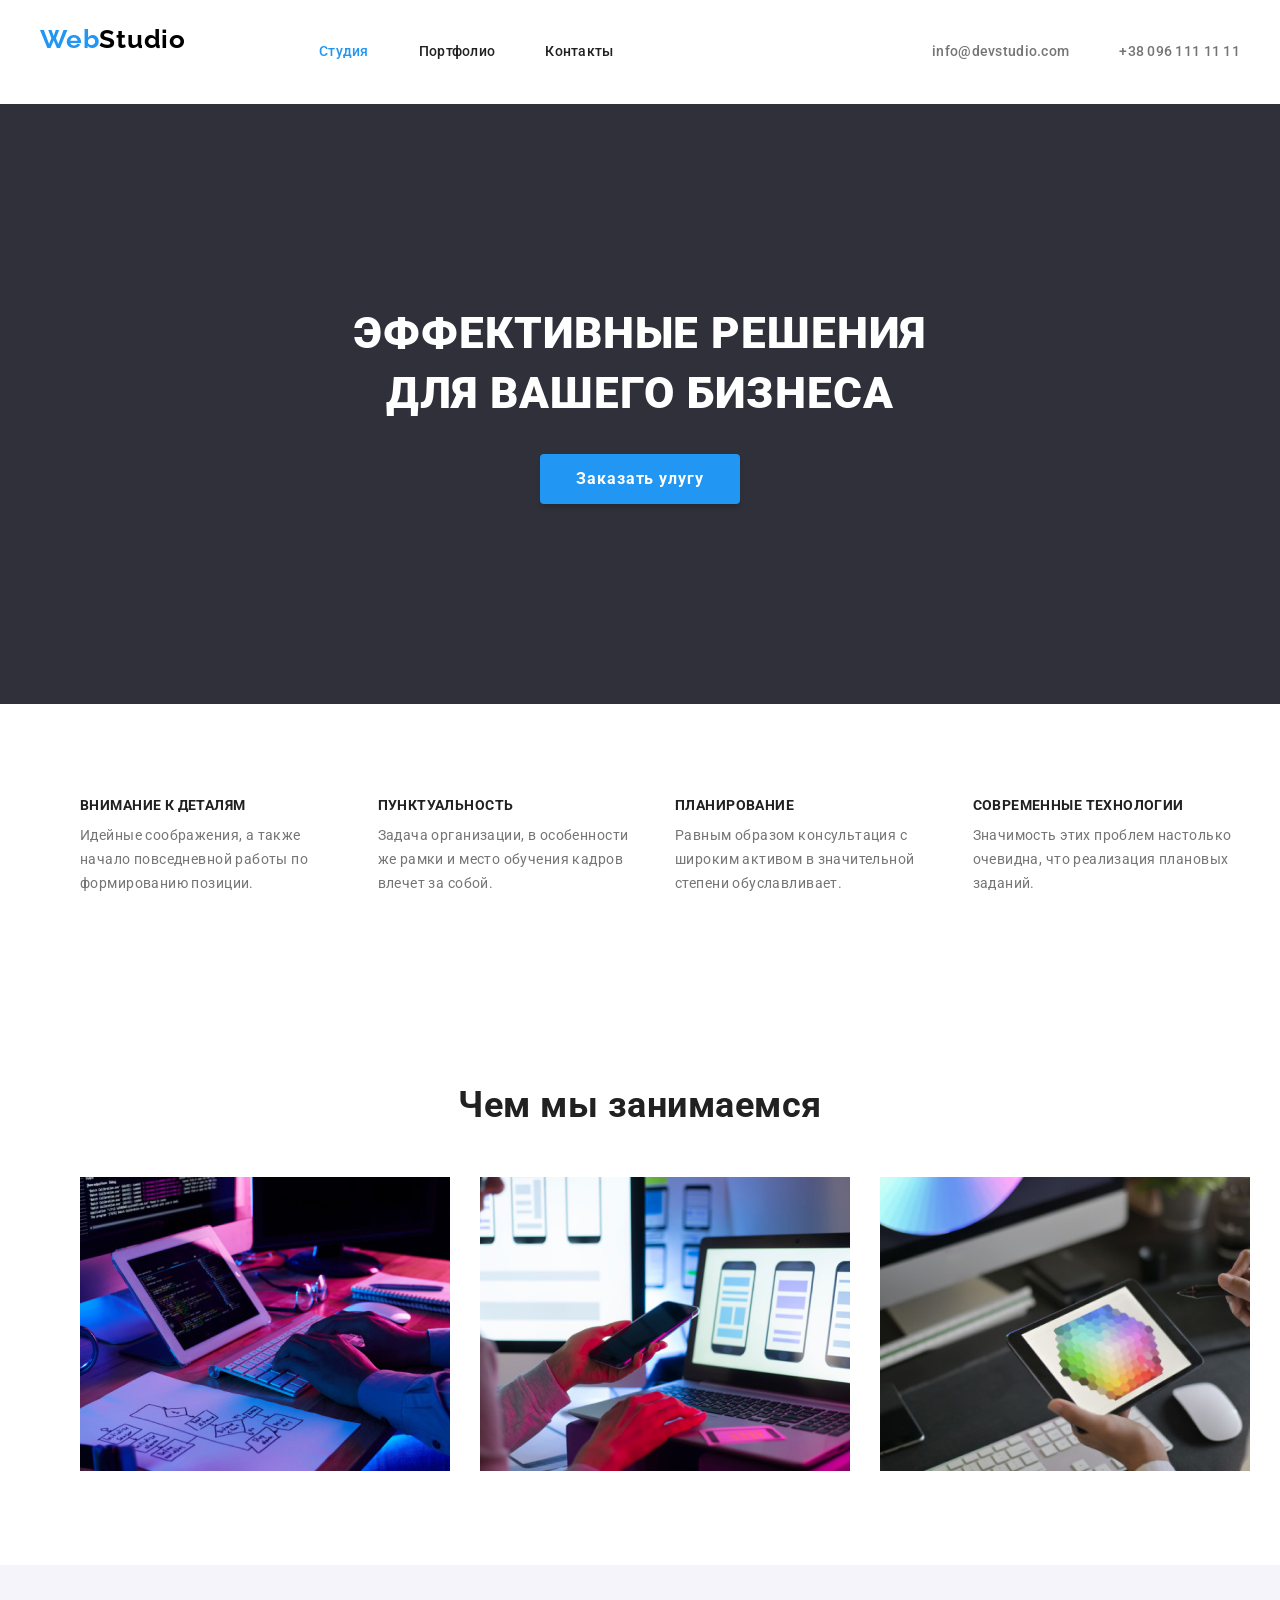
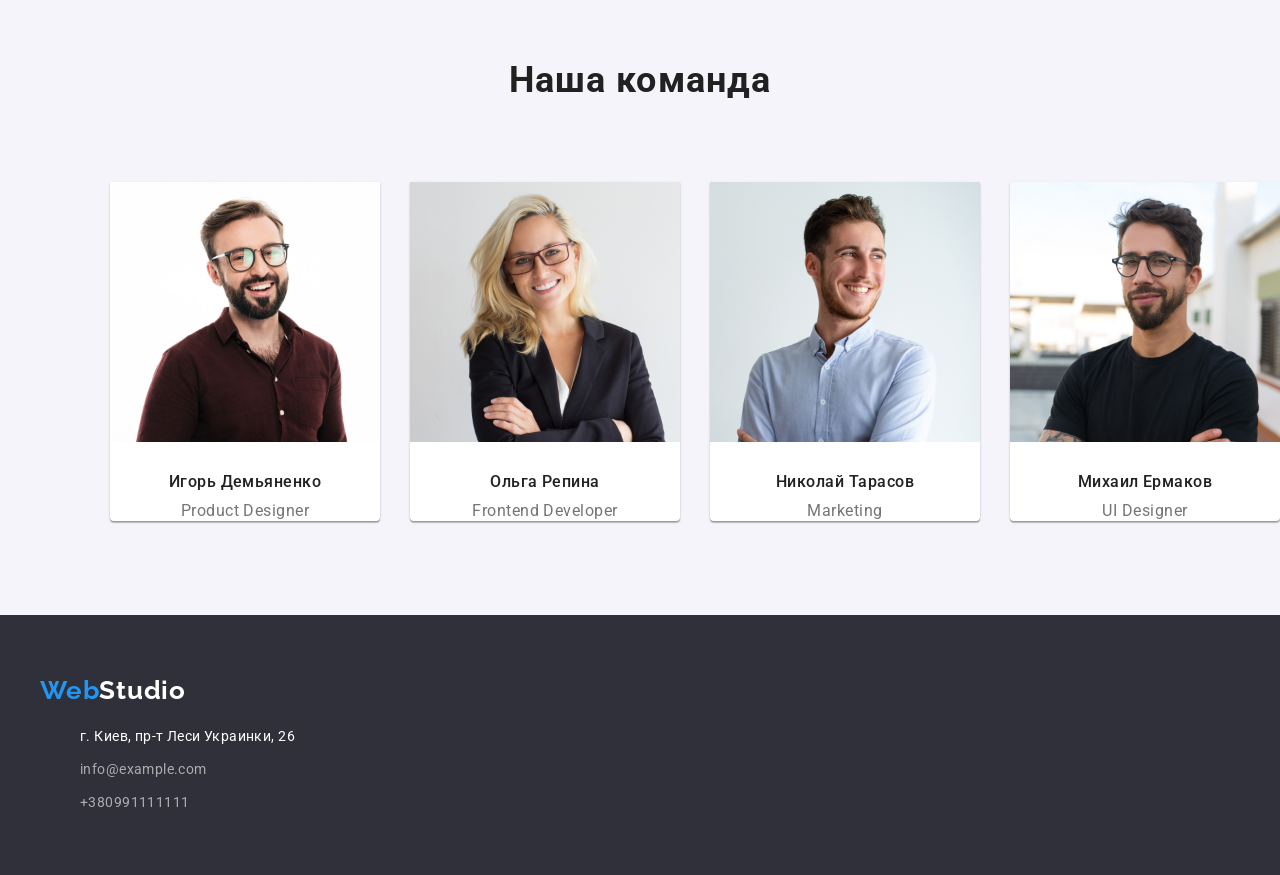
==== index.html @ 39bbb41f "add 3d homework" ====
<!DOCTYPE html>
<html lang="ru">
<head>
    <meta charset="UTF-8">
    <meta http-equiv="X-UA-Compatible" content="IE=edge">
    <meta name="viewport" content="width=device-width, initial-scale=1.0">
    <title>Document</title>
    <link href="https://fonts.googleapis.com/css2?family=Raleway:wght@700&family=Roboto:wght@400;500;700;900&display=swap" rel="stylesheet">
    <link rel="stylesheet" href="https://cdnjs.cloudflare.com/ajax/libs/modern-normalize/1.1.0/modern-normalize.min.css" integrity="sha512-wpPYUAdjBVSE4KJnH1VR1HeZfpl1ub8YT/NKx4PuQ5NmX2tKuGu6U/JRp5y+Y8XG2tV+wKQpNHVUX03MfMFn9Q==" crossorigin="anonymous" referrerpolicy="no-referrer" />
    <link rel="stylesheet" href="./css/styles.css">
    </head>
    <body class="page">

<!--Шапка сайта-->
    <header class="header">
        <div class="container header-container">
        <nav class="navigation">
            <a lang="en" class="logo" href="/"> <span class="logotext-accent">Web</span><span class="logotext-primary">Studio</span></a>
            <ul class="site-nav">
                <li class="nav-list-item"><a href="./index.html" class="link-current">Студия</a></li>
                <li class="nav-list-item"><a href="./portfolio.html">Портфолио</a></li>
                <li class="nav-list-item"><a href="">Контакты</a></li>
            </ul>
        </nav>
    <ul class="contacts-nav" >
        <li class="contact-email"><a href="mailto:info@devstudio.com">info@devstudio.com</a></li>
        <li class="contact-number"><a href="tel:+380961111111">+38 096 111 11 11</a></li>
    </ul>
     </div>
    </header>
<main>

 <!--Герой-->
                <section class="hero">
                <div class="container">
                    <h1 class="hero-title">Эффективные решения<br> для вашего бизнеса</h1>
                    <button type="button" class="order-button">Заказать улугу</button>
                </div>
                </section>
            

<!--Преимущества-->
                 <section class="features section">
                     <div class="container">
                    <ul class="feature-item">
                        <li class="feature-list-item"><h2 class="feature-list">Внимание к деталям</h2>
                        <p class="text">Идейные соображения, а также начало повседневной работы по формированию позиции.</p>
                    </li>
                    <li class="feature-list-item"><h2 class="feature-list">Пунктуальность</h2>
                        <p class="text">Задача организации, в особенности же рамки и место обучения кадров влечет за собой.</p>
                    </li>
                    <li class="feature-list-item"><h2 class="feature-list">Планирование</h2>
                        <p class="text">Равным образом консультация с широким активом в значительной степени обуславливает.</p>
                    </li>
                    <li class="feature-list-item"><h2 class="feature-list">Современные технологии</h2>
                        <p class="text">Значимость этих проблем настолько очевидна, что реализация плановых заданий.</p>
                    </li>
                    </ul>
                </div>
                 </section>

<!--Чем мы занимаемся-->
                 <section class="work section">
                     <div class="container">
                        <h2 class="section-title">Чем мы занимаемся</h2>
                        <ul  class="section-list">
                            <li class="section-list-item"><img src="./images/box1.jpg" alt="web development" width="370"></li>
                            <li class="section-list-item"><img src="./images/box2.jpg" alt="app development" width="370"></li>
                            <li class="section-list-item"><img src="./images/box3.jpg" alt="design" width="370"></li>
                        </ul>
                    </div>
                 </section>

 <!--Команда-->
             <section class="team section">
                 <div class="container">
        <h3 class="our-team">Наша команда</h3>
         <ul class="team-list">
        <li class="team-member"><img src="./images/img.jpg" alt="Игорь Демьяненко" width="270" >
    <div class="team-desription">
            <h4 class="team-title">Игорь Демьяненко</h4>
            <p class="text">Product Designer</p>
    </div>
        </li>
    
        <li class="team-member"><img src="./images/img(1).jpg" alt="Ольга Репина" width="270" >
    <div class="team-desription">
            <h4 class="team-title">Ольга Репина</h4>
            <p class="text">Frontend Developer</p>
    </div>
        </li>

        <li class="team-member"><img src="./images/img(2).jpg" alt="Николай Тарасов" width="270" >
    <div class="team-desription">
            <h4 class="team-title">Николай Тарасов</h4>
            <p class="text">Marketing</p>
    </div>
        </li>

        <li class="team-member"><img src="./images/img(3).jpg" alt="Михаил Ермаков" width="270" >
    <div class="team-desription">
            <h4 class="team-title">Михаил Ермаков</h4>
            <p class="text">UI Designer</p>
    </div>
        </li>
        </ul>
    </div>
                        </section>
</main>
<!--Футер-->
                    <footer  class="footer">
                    <div class="container">
                        <div class="web-studio-footer">
                        <a class="logo" href="/"> <span class="logotext-accent">Web</span><span class="logotext-footer">Studio</span></a>
                        </div> 
                        <ul class="footer-contacts">
                           <li class="footer-contacts-location"> <a class="location-link" href="https://goo.gl/maps/PEtUD6FRup9HMeJw8">г. Киев, пр-т Леси Украинки, 26</a></li>
                           <li class="footer-contacts-list"> <a class="footer-contacts-color" href="mailto:info@devstudio.com">info@example.com</a></li> 
                           <li> <a class="footer-contacts-color" href="tel:+380961111111">+380991111111</a> </li> 
                        </ul>
                    </div>
                    </footer>
    </body>
    </html>
---- css/styles.css ----
:root {
  --main-text-color: #212121;
  --secondary-text-color: #757575;
  --acсent-color: #2196F3;
  --primary-background-color:  #FFFFFF;
  --secondary-background-color: #F5F4FA;

}

body {
    color: var(--main-text-color);
    background-color: var(--primary-background-color);
    position: relative;
    max-width: 1600px;
    height: 2349px;

    font-family: Roboto, sans-serif;

}

h1,
h2,
h3,
h4,
p {
    margin-top: 0;
    margin-bottom: 0;
}

ul {
    margin-top: 0;
    margin-bottom: 0;
    margin-left: 0;
}

img {
    display: block;
}

/* поизиционирование */

.container {
    width: 1230px;
    padding-left: 15px;
    padding-right: 15px;
    margin-left: auto;
    margin-right: auto;
}

.section {
    padding-top: 94px;
    padding-bottom: 94px;
}


.header {
    padding-top: 24px;
    padding-bottom: 24px;
}

.header-container {
   display: flex;
   align-items: center;
}

.navigation {
    display: flex;
    align-items: center;
}

.site-nav {
    display: flex;
    align-items: center
    ;
}

.contacts-nav {
    display: flex;
    align-items: center;
    margin-left: auto;
}

.contact-email {
    margin-right: 50px;
}

.nav-list-item:not(:last-child) {
    margin-right: 50px;
}

.feature-item {
    display:flex;
    align-items: center;
}

.feature-list-item {
    width: 270px;
}




/* ----------------------Site-nav-------------------- */

.site-nav {
list-style-type: none;
letter-spacing: 0.02em;
font-weight: 500;
font-size: 14px;
line-height: 1.14;

}
.site-nav a {
    color: var(--main-text-color);
    text-decoration: none;
}
.site-nav a:hover,
.site-nav a:focus {
color: var(--acсent-color);
}

.site-nav .link-current {
    color: var(--acсent-color);

}

/* ---------------------Logo------------------------- */
.logo {
text-decoration: none;
font-family: Raleway;
font-weight: 700;
font-size: 26px;
line-height: 1.19;
letter-spacing: 0.03em;

margin-right: 93px;
margin-bottom: 25px;
}

.logotext-accent {
    color: var(--acсent-color);
}

.logotext-primary {
    color: black;
}

.logotext-footer {
    color: #FFFFFF;
}



/*------------------- Hero ---------------------------*/
.hero {
    margin-top: 0;
    margin-bottom: 0;  

    background-color: #2F303A;
    letter-spacing: 0.06em;

    padding: 200px 0;
    text-align: center;

}
.hero-title {
color: #FFFFFF;

font-weight: 900;
font-size: 44px;
line-height: 1.36;
text-align: center;
text-transform: uppercase;

margin-bottom: 30px;
}

.order-button {
color: #FFFFFF;
background-color: var(--acсent-color);

font-family: inherit;
font-weight: 700;
font-size: 16px;
line-height: 1.9;
letter-spacing: 0.06em;
cursor: pointer;

display: inline-block;
box-shadow: 0px 4px 4px rgba(0, 0, 0, 0.15);
border: transparent;
min-width: 200px;
padding: 10px 32px;
border-radius: 4px;
}

.order-button:hover,
.order-button:focus {
 background-color:  #188CE8;
}



/*--------------------- Section ----------------------*/
.work {
    letter-spacing: 0.03em;

}

.section-title {
color: var(--main-text-color);
margin-bottom: 50px;
font-weight: 700;
font-size: 36px;
line-height: 1.2;
text-align: center;
}

.section-list {
    display: flex;
}

.section-list .section-list-item {
    list-style-type: none;
}

.section-list .section-list-item:not(:last-child) {
    margin-right: 30px;
}








/*-------------------------- Contacts-nav------------------- */
.contacts-nav {
list-style-type: none;
letter-spacing: 0.02em;
font-weight: 500;
font-size: 14px;
line-height: 1.14;

}

.contacts-nav a {
color: var(--secondary-text-color);
text-decoration: none;
}
.contacts-nav a:hover,
.contacts-nav a:focus {
color: var(--acсent-color)
}



/*------------------------ Features --------------------------*/

.features {
    letter-spacing: 0.03em;

}

.features .feature-list {
color: var(--main-text-color);
}

.feature-item .feature-list-item:not(:last-child) {
    margin-right: 30px;
}

.feature-item {
    display: flex;
    list-style-type: none;
}

.features .text {
    color: var(--secondary-text-color);

    font-weight: normal;
    font-size: 14px;
    line-height:1.71;
    letter-spacing: 0.03em;
}

.feature-list {
    margin-bottom: 10px;
    font-weight: 700;
    font-size: 14px;
    line-height: 1.14;
    letter-spacing: 0.03em;
    text-transform: uppercase;
    color: var(--main-text-color);
}



/*------------------------ Team------------------------------ */

.team {
background-color: #F5F4FA;
letter-spacing: 0.03em;

}

.our-team {
margin-bottom: 50px;

font-weight: 700;
font-size: 36px;
line-height: 1.2;
text-align: center;
letter-spacing: 0.03em;
}

.team-list {
list-style-type: none;

display: flex;

}

.team-list .text {
    color: var(--secondary-text-color);
}

.team-member {
background-color: var(--primary-background-color);

flex-basis: calc((100% - 120) / 4);
margin-left: 30px;
margin-top: 30px;
box-shadow: 0px 1px 3px rgba(0, 0, 0, 0.12), 0px 1px 1px rgba(0, 0, 0, 0.14), 0px 2px 1px rgba(0, 0, 0, 0.2);
border-radius: 0px 0px 4px 4px; 

}


.team .team-member {
    list-style-type: none;

}

.team .team-title {
margin-top: 30px;
margin-bottom: 10px;

color: var(--main-text-color);
font-weight: 500;
font-size: 16px;
line-height: 1.2;
text-align: center;
}

.team-description {
    width: 270px;
    margin-top: 30px;
    margin-bottom: 30px;
}


.team .text {
font-size: 16px;
line-height: 1.2;
text-align: center;
}


/*--------------------------- Footer--------------------------- */
.footer {
    padding-top: 60px;
    padding-bottom: 60px;
    background-color: #2F303A;
}

.web-studio-footer {
    margin-bottom: 20px;
}

.footer-contacts-location {
    margin-bottom: 9px;
}

.footer-contacts-list{
    margin-bottom: 9px;
}


.footer-contacts {
list-style-type: none;
letter-spacing: 0.03em;

font-weight: normal;
font-size: 14px;
line-height: 1.7;

}

.footer-contacts-location a {
    color: #FFFFFF;
}

.footer-contacts-location a:hover,
.footer-contacts-location a:focus {
    color: #2196F3;
}


.location-link {
text-decoration: none;
}



.footer-contacts-color {
color: #FFFFFF;
opacity: .6;
text-decoration: none;
}

.footer-contacts-color:hover,
.footer-contacts-color:focus {
    color: #2196F3;
}



/* -----------------portfolio.html------------------------------ */

/* Projects */
.button {
color: var(--main-text-color);
background-color: var(--secondary-background-color);
font-family: inherit;
font-weight: 500;
font-size: 16px;
line-height: 1.6;
text-align: center;
letter-spacing: 0.03em;
cursor: pointer;
border-radius: 4px;
border: transparent;
}

.button:hover,
.button:focus {
    color: #FFFFFF;
    background-color: var(--acсent-color);
}

.projects-list {
    list-style-type: none;

}

.projects-title {
 margin-top: 20px;
 margin-bottom: 4px;
color: var(--main-text-color);
font-weight: 700;
font-size: 18px;
line-height: 2;
letter-spacing: 0.06em;
}

.projects-example {
    list-style-type: none;

    width: calc((100% - 60px) / 3);
    margin-right: 30px;
    margin-bottom: 30px;
    border-bottom: 1px solid #EEEEEE
}


.projects-example:nth-child(3n) {
    margin-right: 0;
}


.projects .text {
color: var(--secondary-text-color);
font-size: 16px;
line-height: 1.9;    
letter-spacing: 0.03em;
}

.projects-container {
    display: flex;
    flex-wrap: wrap;

}


/* portfolio позиционирование */
 
.projects {
    display: flex;
    flex-wrap: wrap;
    justify-content: space-between;
}


.filter {
    display: flex;
    justify-content: center;
    margin-bottom: 34px;;
}

.projects-list:not(:last-child) {
    margin-right: 8px;
}

.projects-description {
    padding-left: 24px;
    padding-bottom: 20px;
    text-align: left;
}
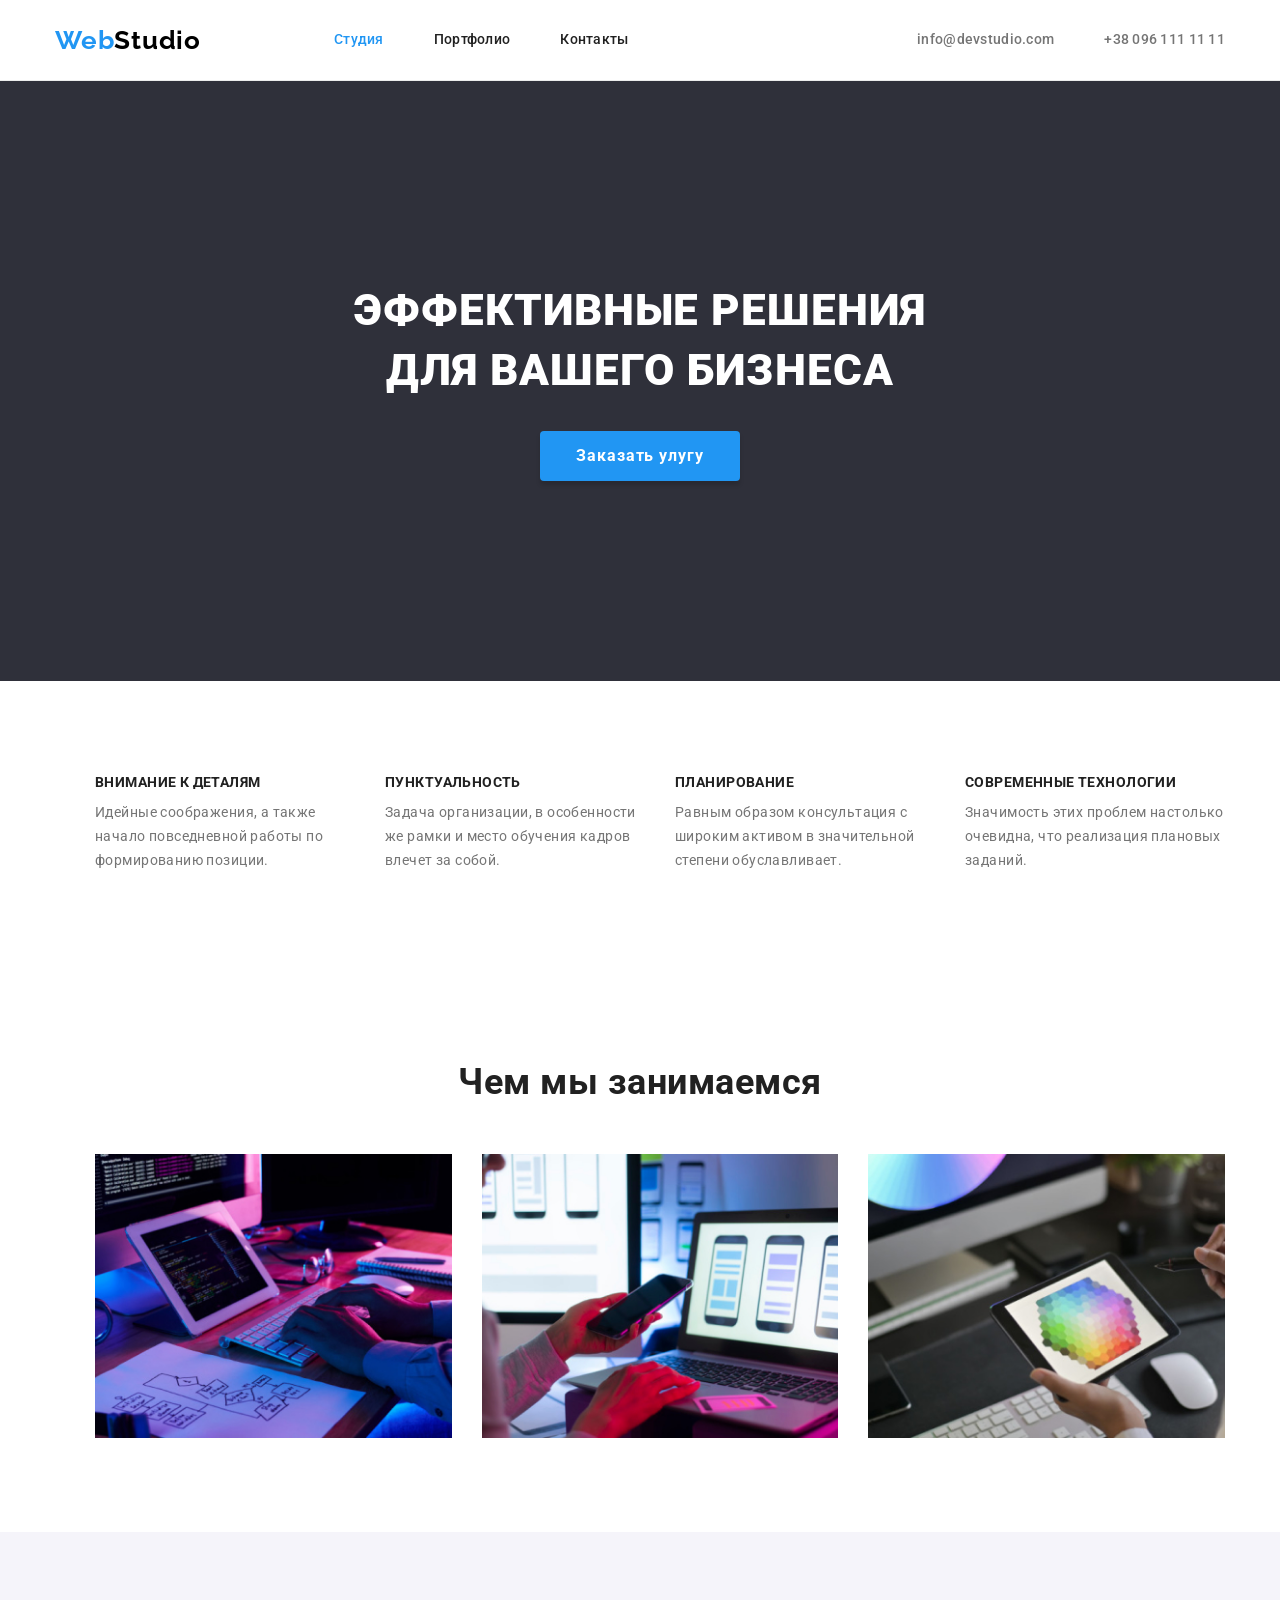
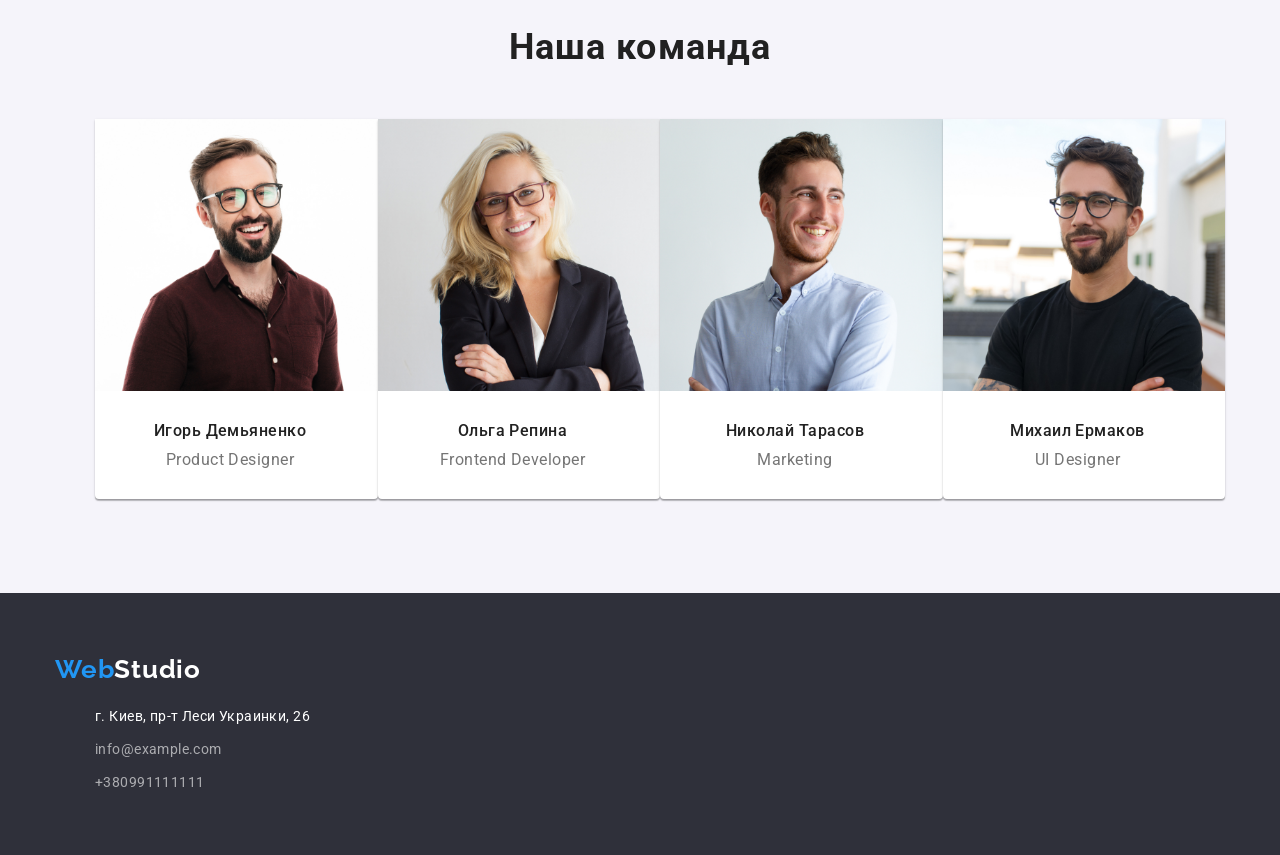
==== commit f26420d8: "corrections to 3d homework" ====
--- a/index.html
+++ b/index.html
@@ -77,28 +77,28 @@
         <h3 class="our-team">Наша команда</h3>
          <ul class="team-list">
         <li class="team-member"><img src="./images/img.jpg" alt="Игорь Демьяненко" width="270" >
-    <div class="team-desription">
+    <div class="team-description">
             <h4 class="team-title">Игорь Демьяненко</h4>
             <p class="text">Product Designer</p>
     </div>
         </li>
     
         <li class="team-member"><img src="./images/img(1).jpg" alt="Ольга Репина" width="270" >
-    <div class="team-desription">
+    <div class="team-description">
             <h4 class="team-title">Ольга Репина</h4>
             <p class="text">Frontend Developer</p>
     </div>
         </li>
 
         <li class="team-member"><img src="./images/img(2).jpg" alt="Николай Тарасов" width="270" >
-    <div class="team-desription">
+    <div class="team-description">
             <h4 class="team-title">Николай Тарасов</h4>
             <p class="text">Marketing</p>
     </div>
         </li>
 
         <li class="team-member"><img src="./images/img(3).jpg" alt="Михаил Ермаков" width="270" >
-    <div class="team-desription">
+    <div class="team-description">
             <h4 class="team-title">Михаил Ермаков</h4>
             <p class="text">UI Designer</p>
     </div>
--- a/css/styles.css
+++ b/css/styles.css
@@ -13,8 +13,6 @@
     background-color: var(--primary-background-color);
     position: relative;
     max-width: 1600px;
-    height: 2349px;
-
     font-family: Roboto, sans-serif;
 
 }
@@ -36,12 +34,18 @@
 
 img {
     display: block;
+    width:100%;
+    height:auto;
+}
+
+li {
+    padding: 0;
 }
 
 /* поизиционирование */
 
 .container {
-    width: 1230px;
+    width: 1200px;
     padding-left: 15px;
     padding-right: 15px;
     margin-left: auto;
@@ -57,6 +61,7 @@
 .header {
     padding-top: 24px;
     padding-bottom: 24px;
+    border-bottom: 1px solid #ECECEC;
 }
 
 .header-container {
@@ -131,11 +136,11 @@
 font-family: Raleway;
 font-weight: 700;
 font-size: 26px;
-line-height: 1.19;
+line-height: 1.24;
 letter-spacing: 0.03em;
 
 margin-right: 93px;
-margin-bottom: 25px;
+/* margin-bottom: 25px; */
 }
 
 .logotext-accent {
@@ -261,6 +266,7 @@
 
 .features {
     letter-spacing: 0.03em;
+    padding-bottom: 94px;
 
 }
 
@@ -332,12 +338,15 @@
 
 flex-basis: calc((100% - 120) / 4);
 margin-left: 30px;
-margin-top: 30px;
 box-shadow: 0px 1px 3px rgba(0, 0, 0, 0.12), 0px 1px 1px rgba(0, 0, 0, 0.14), 0px 2px 1px rgba(0, 0, 0, 0.2);
 border-radius: 0px 0px 4px 4px; 
 
 }
 
+.team-member:nth-child(1n) {
+    margin-left: 0;
+}
+
 
 .team .team-member {
     list-style-type: none;
@@ -345,7 +354,6 @@
 }
 
 .team .team-title {
-margin-top: 30px;
 margin-bottom: 10px;
 
 color: var(--main-text-color);
@@ -357,8 +365,8 @@
 
 .team-description {
     width: 270px;
-    margin-top: 30px;
-    margin-bottom: 30px;
+    padding-top: 30px;
+    padding-bottom: 30px;
 }
 
 
@@ -443,6 +451,7 @@
 cursor: pointer;
 border-radius: 4px;
 border: transparent;
+padding: 6px 22px;
 }
 
 .button:hover,
@@ -457,7 +466,6 @@
 }
 
 .projects-title {
- margin-top: 20px;
  margin-bottom: 4px;
 color: var(--main-text-color);
 font-weight: 700;
@@ -468,7 +476,6 @@
 
 .projects-example {
     list-style-type: none;
-
     width: calc((100% - 60px) / 3);
     margin-right: 30px;
     margin-bottom: 30px;
@@ -476,8 +483,13 @@
 }
 
 
+
 .projects-example:nth-child(3n) {
     margin-right: 0;
+}
+
+.projects-example:nth-last-child(-n + 3) {
+margin-bottom: 0;
 }
 
 
@@ -515,6 +527,7 @@
 }
 
 .projects-description {
+    padding-top: 20px;
     padding-left: 24px;
     padding-bottom: 20px;
     text-align: left;
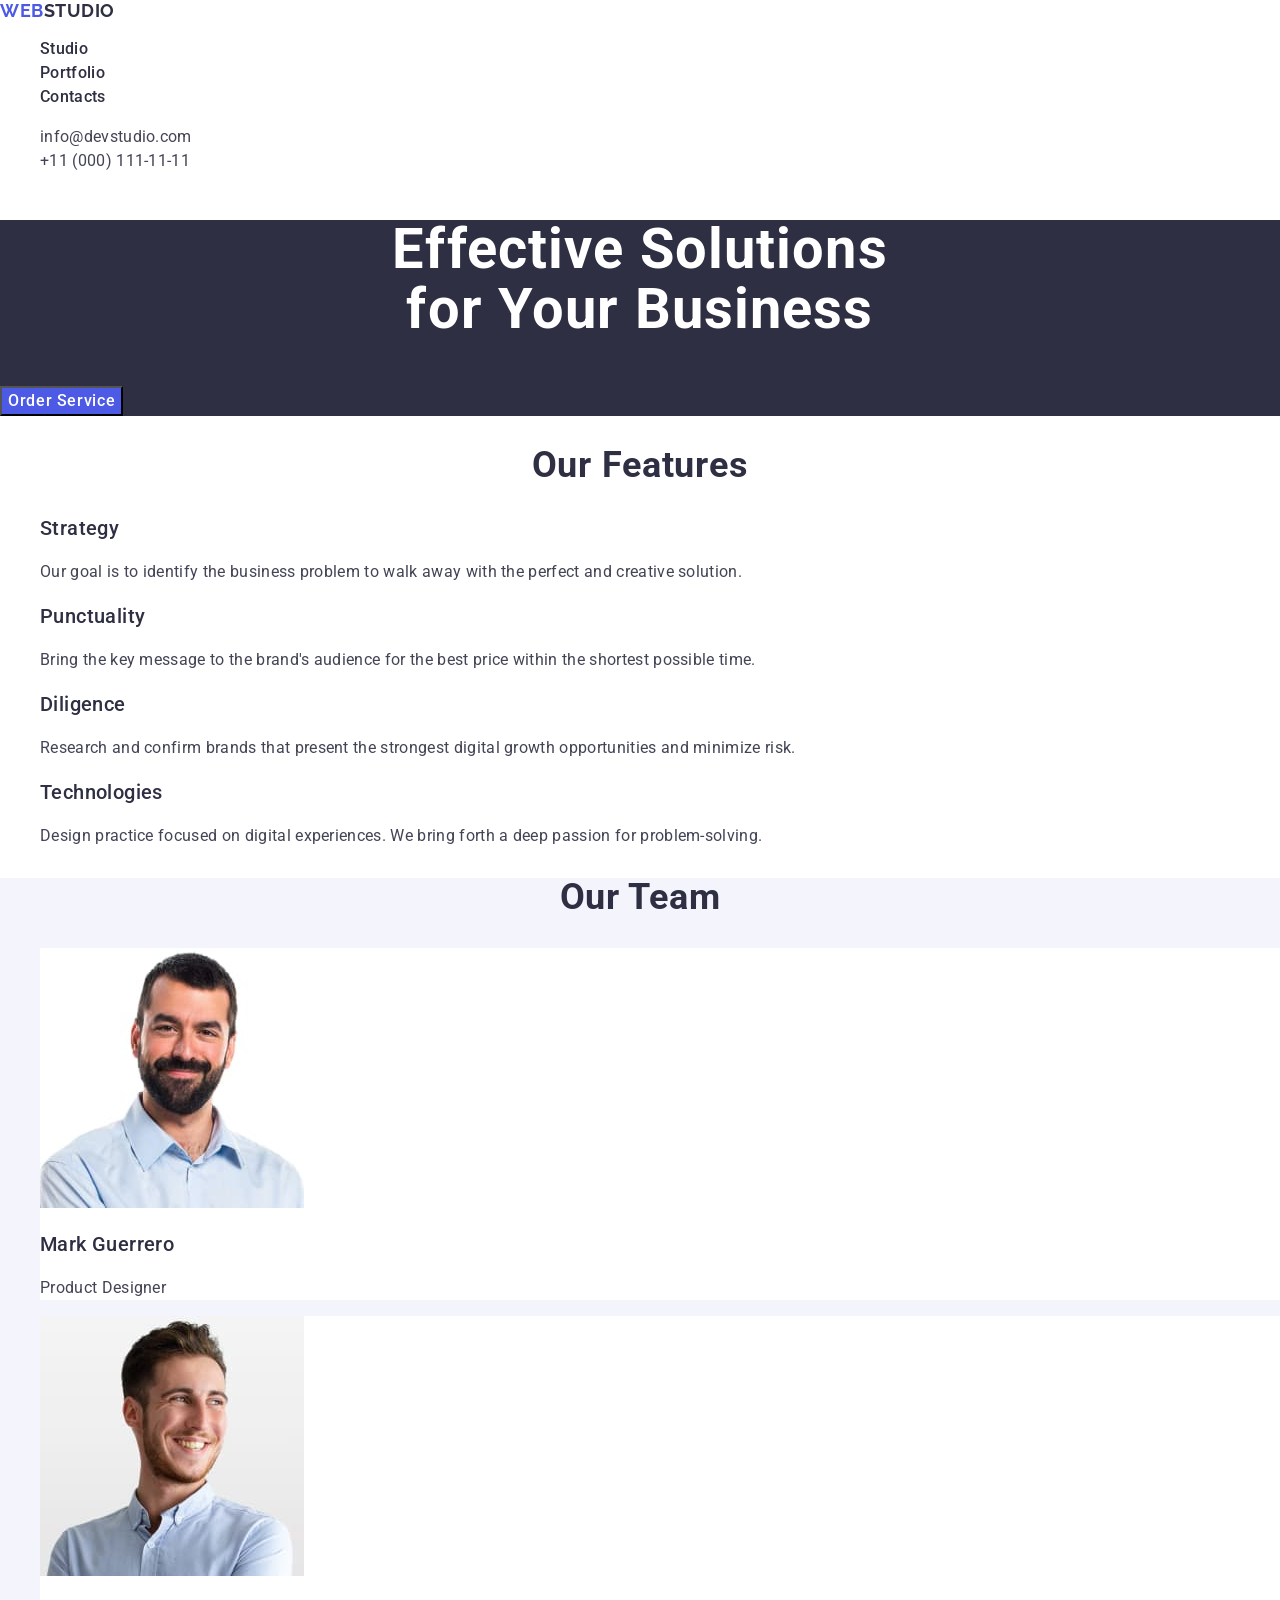
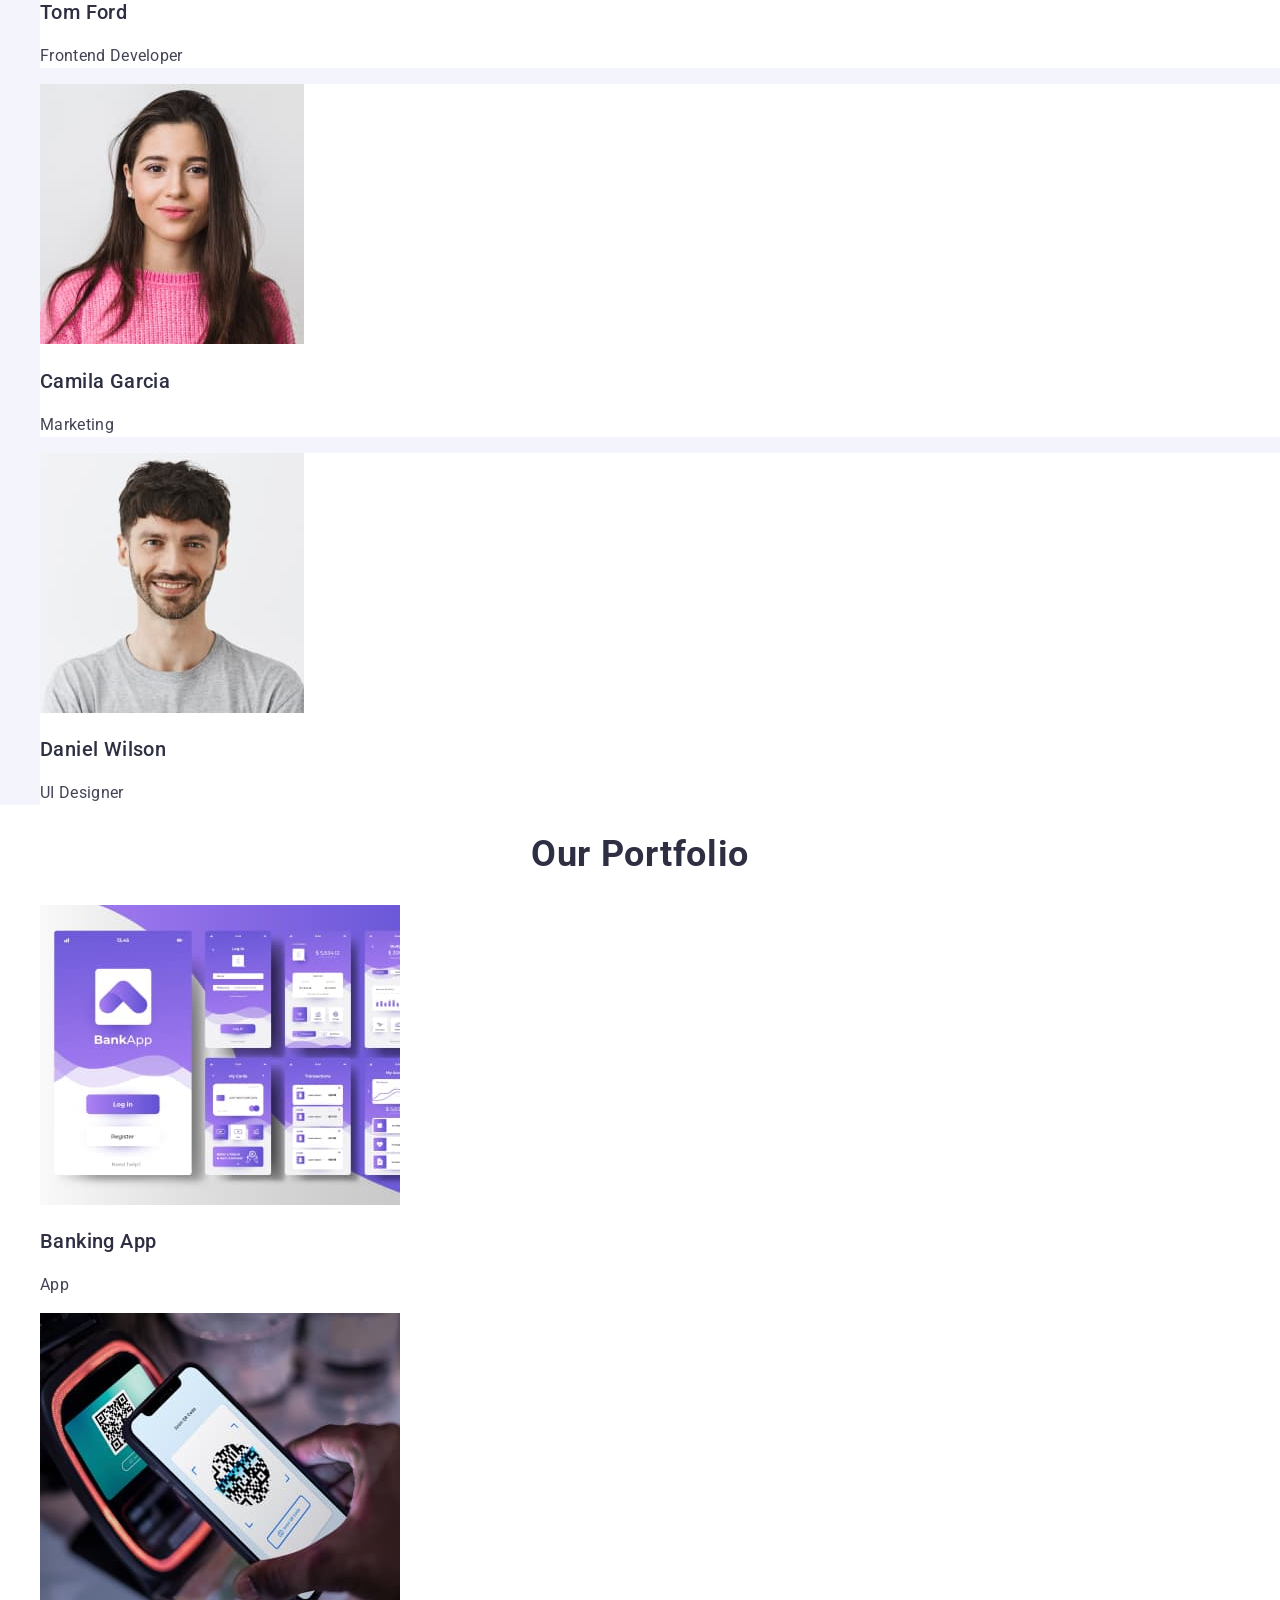
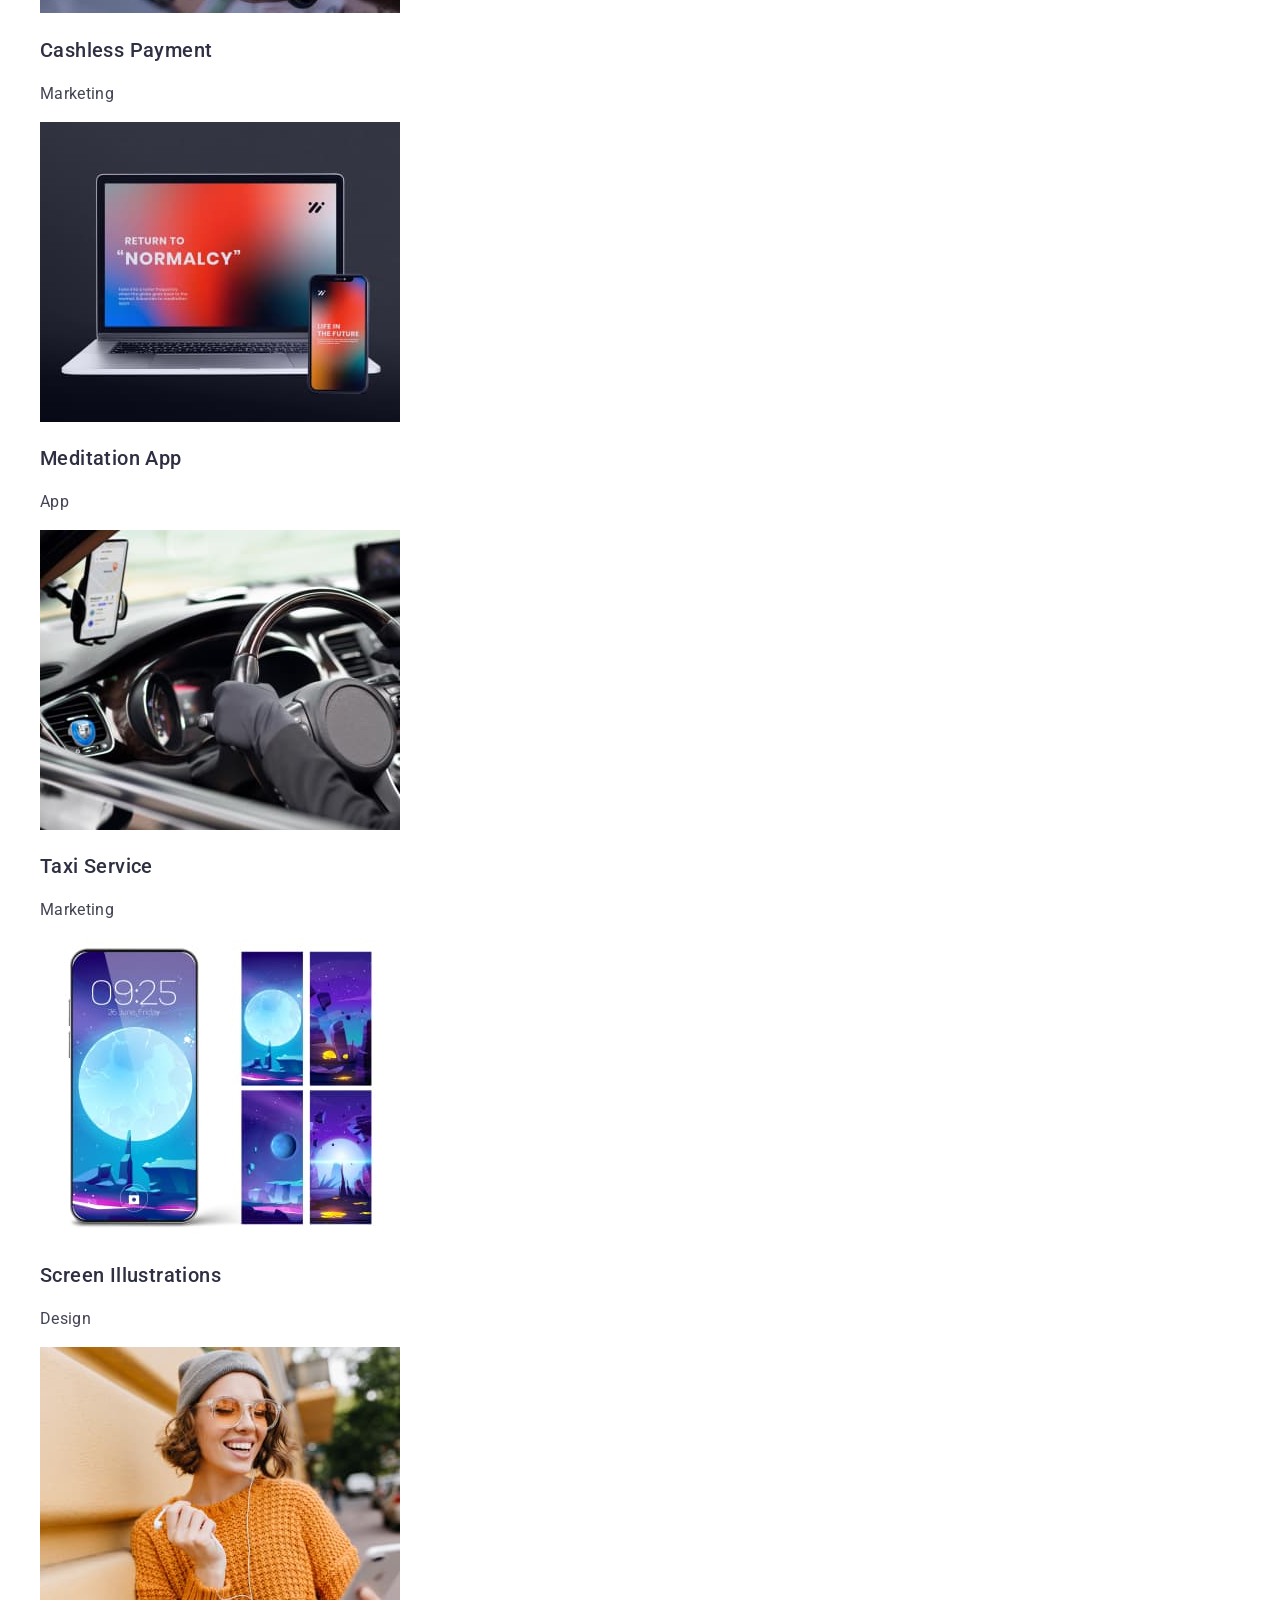
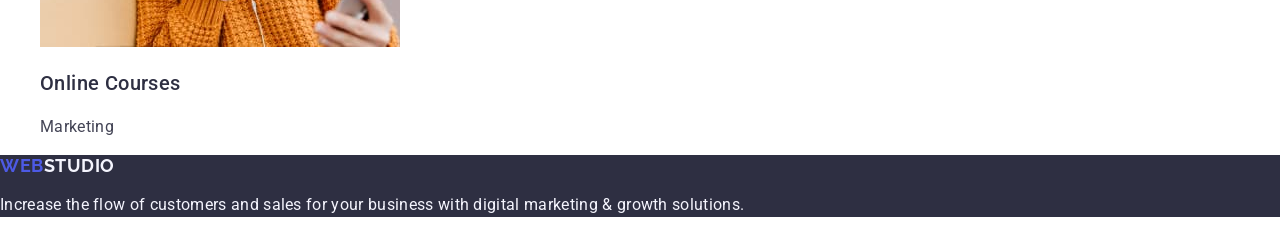
==== commit f3587f31: "Initial commit" ====
--- a/index.html
+++ b/index.html
@@ -1,124 +1,223 @@
 <!DOCTYPE html>
-<html lang="ru">
-<head>
-    <meta charset="UTF-8">
-    <meta http-equiv="X-UA-Compatible" content="IE=edge">
-    <meta name="viewport" content="width=device-width, initial-scale=1.0">
+<html lang="en">
+  <head>
+    <meta charset="UTF-8" />
+    <link rel="preconnect" href="https://fonts.googleapis.com" />
+    <link rel="preconnect" href="https://fonts.gstatic.com" crossorigin />
+    <link
+      href="https://fonts.googleapis.com/css2?family=Raleway:wght@700&family=Roboto:wght@400;500;700&display=swap"
+      rel="stylesheet"
+    />
+    <meta name="viewport" content="width=device-width, initial-scale=1.0" />
+    <link
+      rel="stylesheet"
+      href="https://cdnjs.cloudflare.com/ajax/libs/modern-normalize/2.0.0/modern-normalize.css"
+    />
     <title>Document</title>
-    <link href="https://fonts.googleapis.com/css2?family=Raleway:wght@700&family=Roboto:wght@400;500;700;900&display=swap" rel="stylesheet">
-    <link rel="stylesheet" href="https://cdnjs.cloudflare.com/ajax/libs/modern-normalize/1.1.0/modern-normalize.min.css" integrity="sha512-wpPYUAdjBVSE4KJnH1VR1HeZfpl1ub8YT/NKx4PuQ5NmX2tKuGu6U/JRp5y+Y8XG2tV+wKQpNHVUX03MfMFn9Q==" crossorigin="anonymous" referrerpolicy="no-referrer" />
-    <link rel="stylesheet" href="./css/styles.css">
-    </head>
-    <body class="page">
-
-<!--Шапка сайта-->
-    <header class="header">
-        <div class="container header-container">
-        <nav class="navigation">
-            <a lang="en" class="logo" href="/"> <span class="logotext-accent">Web</span><span class="logotext-primary">Studio</span></a>
-            <ul class="site-nav">
-                <li class="nav-list-item"><a href="./index.html" class="link-current">Студия</a></li>
-                <li class="nav-list-item"><a href="./portfolio.html">Портфолио</a></li>
-                <li class="nav-list-item"><a href="">Контакты</a></li>
-            </ul>
-        </nav>
-    <ul class="contacts-nav" >
-        <li class="contact-email"><a href="mailto:info@devstudio.com">info@devstudio.com</a></li>
-        <li class="contact-number"><a href="tel:+380961111111">+38 096 111 11 11</a></li>
-    </ul>
-     </div>
+    <link rel="stylesheet" href="./css/styles.css" />
+  </head>
+
+  <body>
+    <!-- Header -->
+    <header class="page-header">
+      <nav>
+        <a class="logo" href="./index.html"
+          >Web<span class="logo-accent">Studio</span></a
+        >
+        <ul class="site-nav">
+          <li><a class="link" href="./index.html">Studio</a></li>
+          <li>
+            <a class="link" href="">Portfolio</a>
+          </li>
+          <li><a class="link" href="">Contacts</a></li>
+        </ul>
+      </nav>
+
+      <address class="address">
+        <ul class="address-list">
+          <li>
+            <a class="address-type" href="mailto:info@devstudio.com"
+              >info@devstudio.com</a
+            >
+          </li>
+          <li>
+            <a class="address-type" href="tel:+110001111111"
+              >+11 (000) 111-11-11</a
+            >
+          </li>
+        </ul>
+      </address>
     </header>
-<main>
-
- <!--Герой-->
-                <section class="hero">
-                <div class="container">
-                    <h1 class="hero-title">Эффективные решения<br> для вашего бизнеса</h1>
-                    <button type="button" class="order-button">Заказать улугу</button>
-                </div>
-                </section>
-            
-
-<!--Преимущества-->
-                 <section class="features section">
-                     <div class="container">
-                    <ul class="feature-item">
-                        <li class="feature-list-item"><h2 class="feature-list">Внимание к деталям</h2>
-                        <p class="text">Идейные соображения, а также начало повседневной работы по формированию позиции.</p>
-                    </li>
-                    <li class="feature-list-item"><h2 class="feature-list">Пунктуальность</h2>
-                        <p class="text">Задача организации, в особенности же рамки и место обучения кадров влечет за собой.</p>
-                    </li>
-                    <li class="feature-list-item"><h2 class="feature-list">Планирование</h2>
-                        <p class="text">Равным образом консультация с широким активом в значительной степени обуславливает.</p>
-                    </li>
-                    <li class="feature-list-item"><h2 class="feature-list">Современные технологии</h2>
-                        <p class="text">Значимость этих проблем настолько очевидна, что реализация плановых заданий.</p>
-                    </li>
-                    </ul>
-                </div>
-                 </section>
-
-<!--Чем мы занимаемся-->
-                 <section class="work section">
-                     <div class="container">
-                        <h2 class="section-title">Чем мы занимаемся</h2>
-                        <ul  class="section-list">
-                            <li class="section-list-item"><img src="./images/box1.jpg" alt="web development" width="370"></li>
-                            <li class="section-list-item"><img src="./images/box2.jpg" alt="app development" width="370"></li>
-                            <li class="section-list-item"><img src="./images/box3.jpg" alt="design" width="370"></li>
-                        </ul>
-                    </div>
-                 </section>
-
- <!--Команда-->
-             <section class="team section">
-                 <div class="container">
-        <h3 class="our-team">Наша команда</h3>
-         <ul class="team-list">
-        <li class="team-member"><img src="./images/img.jpg" alt="Игорь Демьяненко" width="270" >
-    <div class="team-description">
-            <h4 class="team-title">Игорь Демьяненко</h4>
-            <p class="text">Product Designer</p>
-    </div>
-        </li>
-    
-        <li class="team-member"><img src="./images/img(1).jpg" alt="Ольга Репина" width="270" >
-    <div class="team-description">
-            <h4 class="team-title">Ольга Репина</h4>
-            <p class="text">Frontend Developer</p>
-    </div>
-        </li>
-
-        <li class="team-member"><img src="./images/img(2).jpg" alt="Николай Тарасов" width="270" >
-    <div class="team-description">
-            <h4 class="team-title">Николай Тарасов</h4>
-            <p class="text">Marketing</p>
-    </div>
-        </li>
-
-        <li class="team-member"><img src="./images/img(3).jpg" alt="Михаил Ермаков" width="270" >
-    <div class="team-description">
-            <h4 class="team-title">Михаил Ермаков</h4>
-            <p class="text">UI Designer</p>
-    </div>
-        </li>
-        </ul>
-    </div>
-                        </section>
-</main>
-<!--Футер-->
-                    <footer  class="footer">
-                    <div class="container">
-                        <div class="web-studio-footer">
-                        <a class="logo" href="/"> <span class="logotext-accent">Web</span><span class="logotext-footer">Studio</span></a>
-                        </div> 
-                        <ul class="footer-contacts">
-                           <li class="footer-contacts-location"> <a class="location-link" href="https://goo.gl/maps/PEtUD6FRup9HMeJw8">г. Киев, пр-т Леси Украинки, 26</a></li>
-                           <li class="footer-contacts-list"> <a class="footer-contacts-color" href="mailto:info@devstudio.com">info@example.com</a></li> 
-                           <li> <a class="footer-contacts-color" href="tel:+380961111111">+380991111111</a> </li> 
-                        </ul>
-                    </div>
-                    </footer>
-    </body>
-    </html>+
+    <!-- Hero -->
+    <main>
+      <section class="hero">
+        <h1 class="hero-title">
+          Effective Solutions <br />
+          for Your Business
+        </h1>
+        <button class="hero-button" type="button">Order Service</button>
+      </section>
+
+      <!-- Features -->
+      <section class="features">
+        <h2 class="features-title">Our Features</h2>
+        <ul>
+          <li>
+            <h3 class="features-item">Strategy</h3>
+            <p class="features-text">
+              Our goal is to identify the business problem to walk away with the
+              perfect and creative solution.
+            </p>
+          </li>
+          <li>
+            <h3 class="features-item">Punctuality</h3>
+            <p class="features-text">
+              Bring the key message to the brand's audience for the best price
+              within the shortest possible time.
+            </p>
+          </li>
+          <li>
+            <h3 class="features-item">Diligence</h3>
+            <p class="features-text">
+              Research and confirm brands that present the strongest digital
+              growth opportunities and minimize risk.
+            </p>
+          </li>
+          <li>
+            <h3 class="features-item">Technologies</h3>
+            <p class="features-text">
+              Design practice focused on digital experiences. We bring forth a
+              deep passion for problem-solving.
+            </p>
+          </li>
+        </ul>
+      </section>
+
+      <!-- Team -->
+      <section class="team">
+        <h2 class="team-title">Our Team</h2>
+        <ul>
+          <li class="team-list">
+            <img
+              src="./images/guerrero.jpg"
+              alt="Mark Guerrero"
+              width="264"
+              height="260"
+            />
+            <h3 class="team-member">Mark Guerrero</h3>
+            <p class="team-description">Product Designer</p>
+          </li>
+          <li class="team-list">
+            <img
+              src="./images/ford.jpg"
+              alt="Tom Ford"
+              width="264"
+              height="260"
+            />
+            <h3 class="team-member">Tom Ford</h3>
+            <p class="team-description">Frontend Developer</p>
+          </li>
+          <li class="team-list">
+            <img
+              src="./images/garcia.jpg"
+              alt="Camila Garcia"
+              width="264"
+              height="260"
+            />
+            <h3 class="team-member">Camila Garcia</h3>
+            <p class="team-description">Marketing</p>
+          </li>
+          <li class="team-list">
+            <img
+              src="./images/wilson.jpg"
+              alt="Daniel Wilson"
+              width="264"
+              height="260"
+            />
+            <h3 class="team-member">Daniel Wilson</h3>
+            <p class="team-description">UI Designer</p>
+          </li>
+        </ul>
+      </section>
+
+      <!-- Portfolio -->
+      <section class="portfolio">
+        <h2 class="portfolio-title">Our Portfolio</h2>
+        <ul>
+          <li>
+            <img
+              src="./images/banking-app.jpg"
+              alt="Banking App"
+              width="360"
+              height="300"
+            />
+            <h3 class="portfolio-name">Banking App</h3>
+            <p class="portfolio-text">App</p>
+          </li>
+          <li>
+            <img
+              src="./images/cashless-payment.jpg"
+              alt="Cashless Payment"
+              width="360"
+              height="300"
+            />
+            <h3 class="portfolio-name">Cashless Payment</h3>
+            <p class="portfolio-text">Marketing</p>
+          </li>
+          <li>
+            <img
+              src="./images/meditation-app.jpg"
+              alt="Meditation App"
+              width="360"
+              height="300"
+            />
+            <h3 class="portfolio-name">Meditation App</h3>
+            <p class="portfolio-text">App</p>
+          </li>
+          <li>
+            <img
+              src="./images/taxi-service.jpg"
+              alt="Taxi Service"
+              width="360"
+              height="300"
+            />
+            <h3 class="portfolio-name">Taxi Service</h3>
+            <p class="portfolio-text">Marketing</p>
+          </li>
+          <li>
+            <img
+              src="./images/sreen-illustrations.jpg"
+              alt="Screen Illustrations"
+              width="360"
+              height="300"
+            />
+            <h3 class="portfolio-name">Screen Illustrations</h3>
+            <p class="portfolio-text">Design</p>
+          </li>
+          <li>
+            <img
+              src="./images/online-courses.jpg"
+              alt="Online Courses"
+              width="360"
+              height="300"
+            />
+            <h3 class="portfolio-name">Online Courses</h3>
+            <p class="portfolio-text">Marketing</p>
+          </li>
+        </ul>
+      </section>
+    </main>
+
+    <!-- Footer -->
+    <footer class="footer">
+      <a class="logo" href="./index.html"
+        >Web<span class="footer-accent">Studio</span>
+      </a>
+      <p class="footer-text">
+        Increase the flow of customers and sales for your business with digital
+        marketing &#x26; growth solutions.
+      </p>
+    </footer>
+  </body>
+</html>
--- a/css/styles.css
+++ b/css/styles.css
@@ -1,534 +1,182 @@
+:root {
+--main-text-color: #434455;
+--title-text-color: #2E2F42;
+--accent-color: #4D5AE5;
+--main-background-color: #FFFFFF;
+--second-background-color: #F4F4FD;
+--hover-color: #404BBF;
+}
 
-:root {
-  --main-text-color: #212121;
-  --secondary-text-color: #757575;
-  --acсent-color: #2196F3;
-  --primary-background-color:  #FFFFFF;
-  --secondary-background-color: #F5F4FA;
+body {
+    font-family: "Roboto", sans-serif;
+    color: var(--main-text-color);
+    background-color: var(--main-background-color);
+}
+
+/* main text color #434455 */
+/* title text color #2E2F42 */
+/* accent #4D5AE5 #FFFFFF */
+/* main background color #FFFFFF */
+/* second background color #F4F4FD */
+/* link hover #404BBF; */
+
+ul {
+    list-style-type: none;
+}
+
+h1, h2, h3 {
+    color: var(--title-text-color);
+}
+
+/* Site nav */
+.logo {
+    color: var(--accent-color);
+    font-family: "Raleway", sans-serif;
+    text-decoration: none;
+    text-transform: uppercase;
+    font-size: 18px;
+    font-weight: 700;
+    line-height: 1.17;
+    letter-spacing: 0.03em;
+}
+
+.logo-accent {
+    color: var(--title-text-color);
+}
+
+.logo .logo-accent:active {
+color: #404BBF;
+}
+
+.site-nav .link {
+    color: var(--title-text-color);
+    text-decoration: none;
+    font-family: Roboto;
+    font-size: 16px;
+    font-weight: 500;
+    line-height: 1.5;
+    letter-spacing: 0.02em;
+}
+
+.site-nav .link:hover,
+.site-nav .link:focus {
+    color: #404BBF;
+}
+
+.site-nav .link:active {
+    color:#404BBF;
+}
+
+.address {
+    font-style: normal;
+}
+.address-list .address-type {
+    color:var(--main-text-color);
+    font-family: "Roboto", sans-serif;
+    text-decoration: none;
+    font-size: 16px;
+    font-weight: 400;
+    line-height: 1.5;
+    letter-spacing: 0.02em;
+}
+
+.address-list .address-type:hover, 
+.address-list .address-type:focus {
+    color: #404BBF;
+}
+
+/* Hero */
+.hero {
+    background-color: var(--title-text-color);
+}
+
+.hero-title {
+    color: var(--main-background-color);
+    font-family: "Roboto", sans-serif;
+    font-size: 56px;
+    font-weight: 700;
+    line-height: 1.07;
+    letter-spacing: 0.02em;
+    text-align: center;
+}
+
+.hero-button {
+    color: var(--main-background-color);
+    background-color: var(--accent-color);
+    font-family: "Roboto", sans-serif;
+    font-size: 16px;
+    font-weight: 500;
+    line-height: 1.5;
+    cursor: pointer;
+    letter-spacing: 0.04em;
+
+    
+}
+
+.hero-button:hover,
+.hero-button:focus {
+    background-color: #404BBF;
+}
+
+/* Body */
+
+/* Features !можливо краще переробити на селектори класу? */
+
+
+h2 {
+    font-family: Roboto;
+    font-size: 36px;
+    font-weight: 700;
+    line-height: 1.11;
+    text-align: center;
+    letter-spacing: 0.02em;
+    text-transform: capitalize;
+}
+
+h3 {
+    font-family: Roboto;
+    font-size: 20px;
+    font-weight: 500;
+    line-height: 1.2;
+    letter-spacing: 0.02em;
+}
+
+p {
+    font-family: Roboto;
+    font-size: 16px;
+    font-weight: 400;
+    line-height: 1.5;
+    letter-spacing: 0.02em;
+}
+
+/* Team */
+
+.team {
+    background-color: #F4F4FD;
 
 }
 
-body {
-    color: var(--main-text-color);
-    background-color: var(--primary-background-color);
-    position: relative;
-    max-width: 1600px;
-    font-family: Roboto, sans-serif;
+.team-list {
+    background-color: #FFFFFF;
 
 }
 
-h1,
-h2,
-h3,
-h4,
-p {
-    margin-top: 0;
-    margin-bottom: 0;
+/* Portfolio */
+
+/* Footer */
+
+.footer {
+    background-color: var(--title-text-color);
 }
 
-ul {
-    margin-top: 0;
-    margin-bottom: 0;
-    margin-left: 0;
+.footer .footer-text {
+    color: var(--second-background-color);
+    font-family: Roboto;
+    font-size: 16px;
+    font-weight: 400;
+    line-height: 1.5;
 }
 
-img {
-    display: block;
-    width:100%;
-    height:auto;
-}
-
-li {
-    padding: 0;
-}
-
-/* поизиционирование */
-
-.container {
-    width: 1200px;
-    padding-left: 15px;
-    padding-right: 15px;
-    margin-left: auto;
-    margin-right: auto;
-}
-
-.section {
-    padding-top: 94px;
-    padding-bottom: 94px;
-}
-
-
-.header {
-    padding-top: 24px;
-    padding-bottom: 24px;
-    border-bottom: 1px solid #ECECEC;
-}
-
-.header-container {
-   display: flex;
-   align-items: center;
-}
-
-.navigation {
-    display: flex;
-    align-items: center;
-}
-
-.site-nav {
-    display: flex;
-    align-items: center
-    ;
-}
-
-.contacts-nav {
-    display: flex;
-    align-items: center;
-    margin-left: auto;
-}
-
-.contact-email {
-    margin-right: 50px;
-}
-
-.nav-list-item:not(:last-child) {
-    margin-right: 50px;
-}
-
-.feature-item {
-    display:flex;
-    align-items: center;
-}
-
-.feature-list-item {
-    width: 270px;
-}
-
-
-
-
-/* ----------------------Site-nav-------------------- */
-
-.site-nav {
-list-style-type: none;
-letter-spacing: 0.02em;
-font-weight: 500;
-font-size: 14px;
-line-height: 1.14;
-
-}
-.site-nav a {
-    color: var(--main-text-color);
-    text-decoration: none;
-}
-.site-nav a:hover,
-.site-nav a:focus {
-color: var(--acсent-color);
-}
-
-.site-nav .link-current {
-    color: var(--acсent-color);
-
-}
-
-/* ---------------------Logo------------------------- */
-.logo {
-text-decoration: none;
-font-family: Raleway;
-font-weight: 700;
-font-size: 26px;
-line-height: 1.24;
-letter-spacing: 0.03em;
-
-margin-right: 93px;
-/* margin-bottom: 25px; */
-}
-
-.logotext-accent {
-    color: var(--acсent-color);
-}
-
-.logotext-primary {
-    color: black;
-}
-
-.logotext-footer {
-    color: #FFFFFF;
-}
-
-
-
-/*------------------- Hero ---------------------------*/
-.hero {
-    margin-top: 0;
-    margin-bottom: 0;  
-
-    background-color: #2F303A;
-    letter-spacing: 0.06em;
-
-    padding: 200px 0;
-    text-align: center;
-
-}
-.hero-title {
-color: #FFFFFF;
-
-font-weight: 900;
-font-size: 44px;
-line-height: 1.36;
-text-align: center;
-text-transform: uppercase;
-
-margin-bottom: 30px;
-}
-
-.order-button {
-color: #FFFFFF;
-background-color: var(--acсent-color);
-
-font-family: inherit;
-font-weight: 700;
-font-size: 16px;
-line-height: 1.9;
-letter-spacing: 0.06em;
-cursor: pointer;
-
-display: inline-block;
-box-shadow: 0px 4px 4px rgba(0, 0, 0, 0.15);
-border: transparent;
-min-width: 200px;
-padding: 10px 32px;
-border-radius: 4px;
-}
-
-.order-button:hover,
-.order-button:focus {
- background-color:  #188CE8;
-}
-
-
-
-/*--------------------- Section ----------------------*/
-.work {
-    letter-spacing: 0.03em;
-
-}
-
-.section-title {
-color: var(--main-text-color);
-margin-bottom: 50px;
-font-weight: 700;
-font-size: 36px;
-line-height: 1.2;
-text-align: center;
-}
-
-.section-list {
-    display: flex;
-}
-
-.section-list .section-list-item {
-    list-style-type: none;
-}
-
-.section-list .section-list-item:not(:last-child) {
-    margin-right: 30px;
-}
-
-
-
-
-
-
-
-
-/*-------------------------- Contacts-nav------------------- */
-.contacts-nav {
-list-style-type: none;
-letter-spacing: 0.02em;
-font-weight: 500;
-font-size: 14px;
-line-height: 1.14;
-
-}
-
-.contacts-nav a {
-color: var(--secondary-text-color);
-text-decoration: none;
-}
-.contacts-nav a:hover,
-.contacts-nav a:focus {
-color: var(--acсent-color)
-}
-
-
-
-/*------------------------ Features --------------------------*/
-
-.features {
-    letter-spacing: 0.03em;
-    padding-bottom: 94px;
-
-}
-
-.features .feature-list {
-color: var(--main-text-color);
-}
-
-.feature-item .feature-list-item:not(:last-child) {
-    margin-right: 30px;
-}
-
-.feature-item {
-    display: flex;
-    list-style-type: none;
-}
-
-.features .text {
-    color: var(--secondary-text-color);
-
-    font-weight: normal;
-    font-size: 14px;
-    line-height:1.71;
-    letter-spacing: 0.03em;
-}
-
-.feature-list {
-    margin-bottom: 10px;
-    font-weight: 700;
-    font-size: 14px;
-    line-height: 1.14;
-    letter-spacing: 0.03em;
-    text-transform: uppercase;
-    color: var(--main-text-color);
-}
-
-
-
-/*------------------------ Team------------------------------ */
-
-.team {
-background-color: #F5F4FA;
-letter-spacing: 0.03em;
-
-}
-
-.our-team {
-margin-bottom: 50px;
-
-font-weight: 700;
-font-size: 36px;
-line-height: 1.2;
-text-align: center;
-letter-spacing: 0.03em;
-}
-
-.team-list {
-list-style-type: none;
-
-display: flex;
-
-}
-
-.team-list .text {
-    color: var(--secondary-text-color);
-}
-
-.team-member {
-background-color: var(--primary-background-color);
-
-flex-basis: calc((100% - 120) / 4);
-margin-left: 30px;
-box-shadow: 0px 1px 3px rgba(0, 0, 0, 0.12), 0px 1px 1px rgba(0, 0, 0, 0.14), 0px 2px 1px rgba(0, 0, 0, 0.2);
-border-radius: 0px 0px 4px 4px; 
-
-}
-
-.team-member:nth-child(1n) {
-    margin-left: 0;
-}
-
-
-.team .team-member {
-    list-style-type: none;
-
-}
-
-.team .team-title {
-margin-bottom: 10px;
-
-color: var(--main-text-color);
-font-weight: 500;
-font-size: 16px;
-line-height: 1.2;
-text-align: center;
-}
-
-.team-description {
-    width: 270px;
-    padding-top: 30px;
-    padding-bottom: 30px;
-}
-
-
-.team .text {
-font-size: 16px;
-line-height: 1.2;
-text-align: center;
-}
-
-
-/*--------------------------- Footer--------------------------- */
-.footer {
-    padding-top: 60px;
-    padding-bottom: 60px;
-    background-color: #2F303A;
-}
-
-.web-studio-footer {
-    margin-bottom: 20px;
-}
-
-.footer-contacts-location {
-    margin-bottom: 9px;
-}
-
-.footer-contacts-list{
-    margin-bottom: 9px;
-}
-
-
-.footer-contacts {
-list-style-type: none;
-letter-spacing: 0.03em;
-
-font-weight: normal;
-font-size: 14px;
-line-height: 1.7;
-
-}
-
-.footer-contacts-location a {
-    color: #FFFFFF;
-}
-
-.footer-contacts-location a:hover,
-.footer-contacts-location a:focus {
-    color: #2196F3;
-}
-
-
-.location-link {
-text-decoration: none;
-}
-
-
-
-.footer-contacts-color {
-color: #FFFFFF;
-opacity: .6;
-text-decoration: none;
-}
-
-.footer-contacts-color:hover,
-.footer-contacts-color:focus {
-    color: #2196F3;
-}
-
-
-
-/* -----------------portfolio.html------------------------------ */
-
-/* Projects */
-.button {
-color: var(--main-text-color);
-background-color: var(--secondary-background-color);
-font-family: inherit;
-font-weight: 500;
-font-size: 16px;
-line-height: 1.6;
-text-align: center;
-letter-spacing: 0.03em;
-cursor: pointer;
-border-radius: 4px;
-border: transparent;
-padding: 6px 22px;
-}
-
-.button:hover,
-.button:focus {
-    color: #FFFFFF;
-    background-color: var(--acсent-color);
-}
-
-.projects-list {
-    list-style-type: none;
-
-}
-
-.projects-title {
- margin-bottom: 4px;
-color: var(--main-text-color);
-font-weight: 700;
-font-size: 18px;
-line-height: 2;
-letter-spacing: 0.06em;
-}
-
-.projects-example {
-    list-style-type: none;
-    width: calc((100% - 60px) / 3);
-    margin-right: 30px;
-    margin-bottom: 30px;
-    border-bottom: 1px solid #EEEEEE
-}
-
-
-
-.projects-example:nth-child(3n) {
-    margin-right: 0;
-}
-
-.projects-example:nth-last-child(-n + 3) {
-margin-bottom: 0;
-}
-
-
-.projects .text {
-color: var(--secondary-text-color);
-font-size: 16px;
-line-height: 1.9;    
-letter-spacing: 0.03em;
-}
-
-.projects-container {
-    display: flex;
-    flex-wrap: wrap;
-
-}
-
-
-/* portfolio позиционирование */
- 
-.projects {
-    display: flex;
-    flex-wrap: wrap;
-    justify-content: space-between;
-}
-
-
-.filter {
-    display: flex;
-    justify-content: center;
-    margin-bottom: 34px;;
-}
-
-.projects-list:not(:last-child) {
-    margin-right: 8px;
-}
-
-.projects-description {
-    padding-top: 20px;
-    padding-left: 24px;
-    padding-bottom: 20px;
-    text-align: left;
+.footer-accent {
+    color: var(--second-background-color);
 }
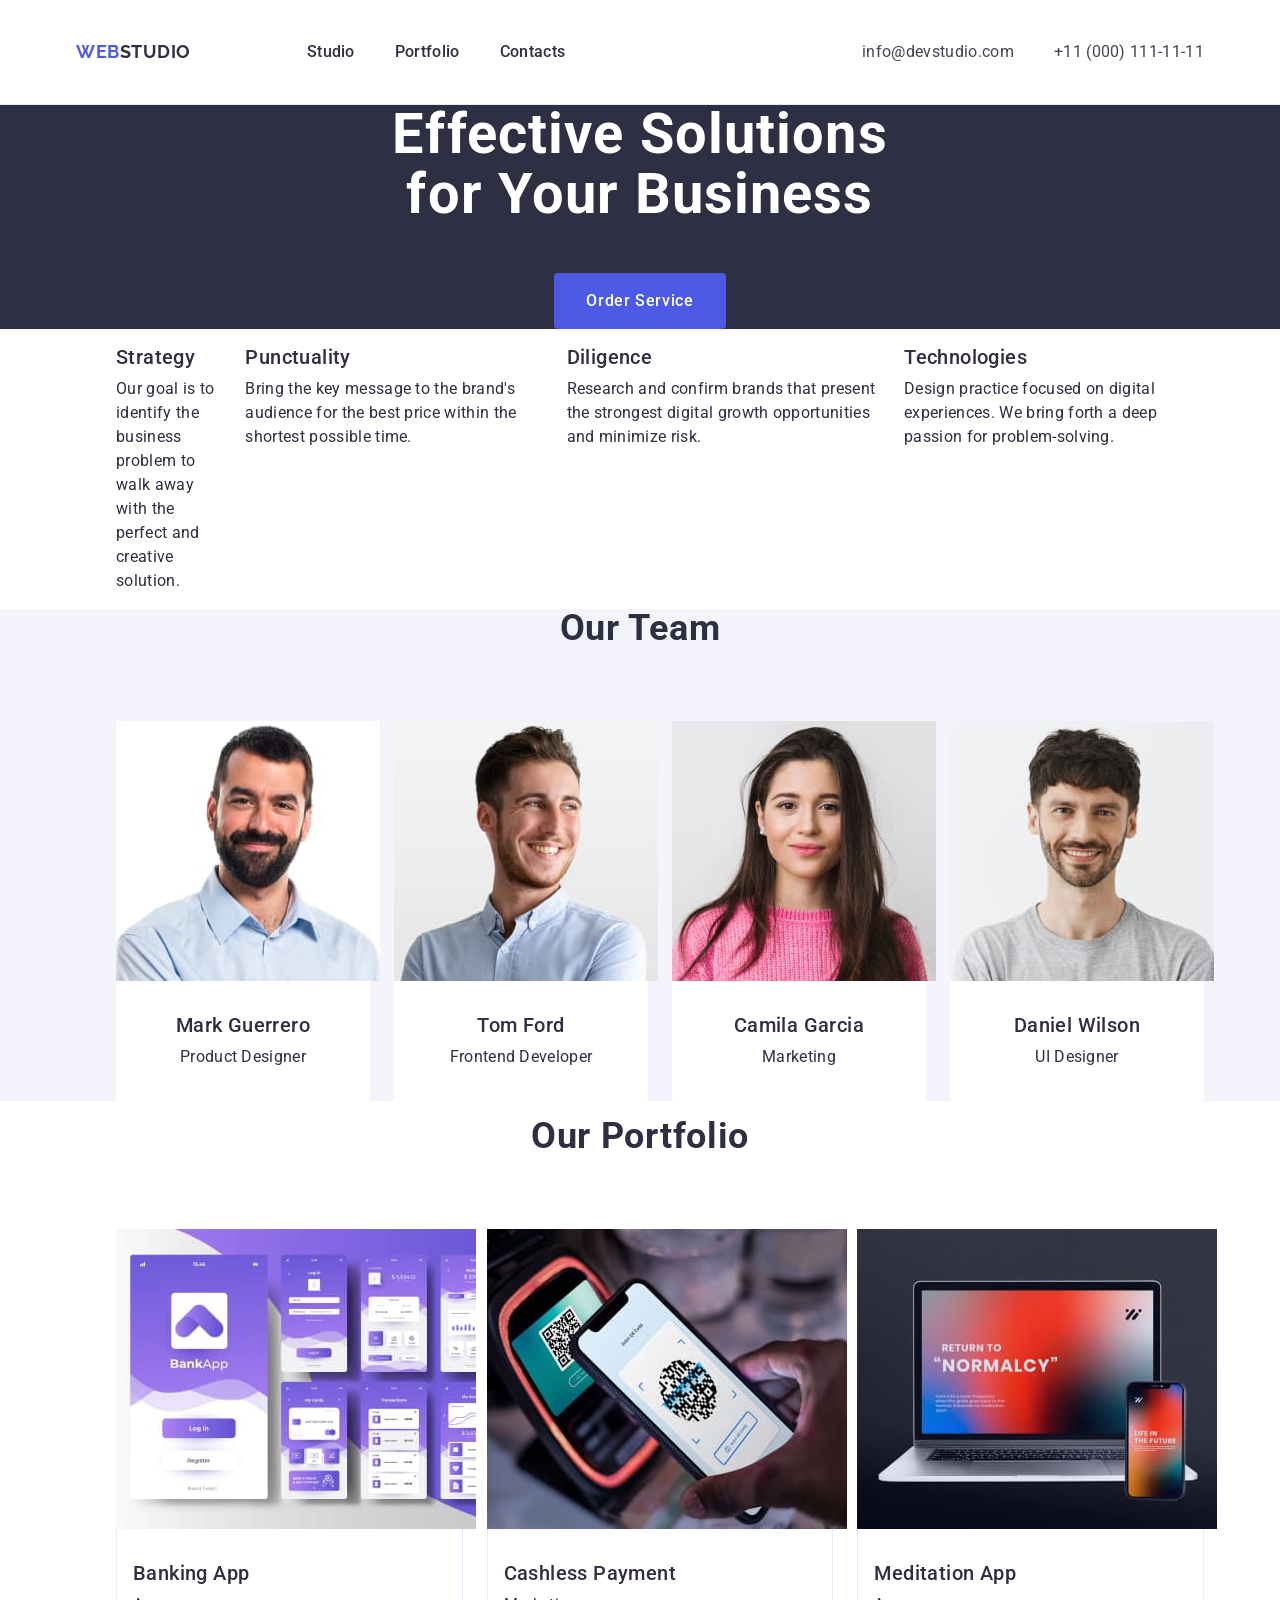
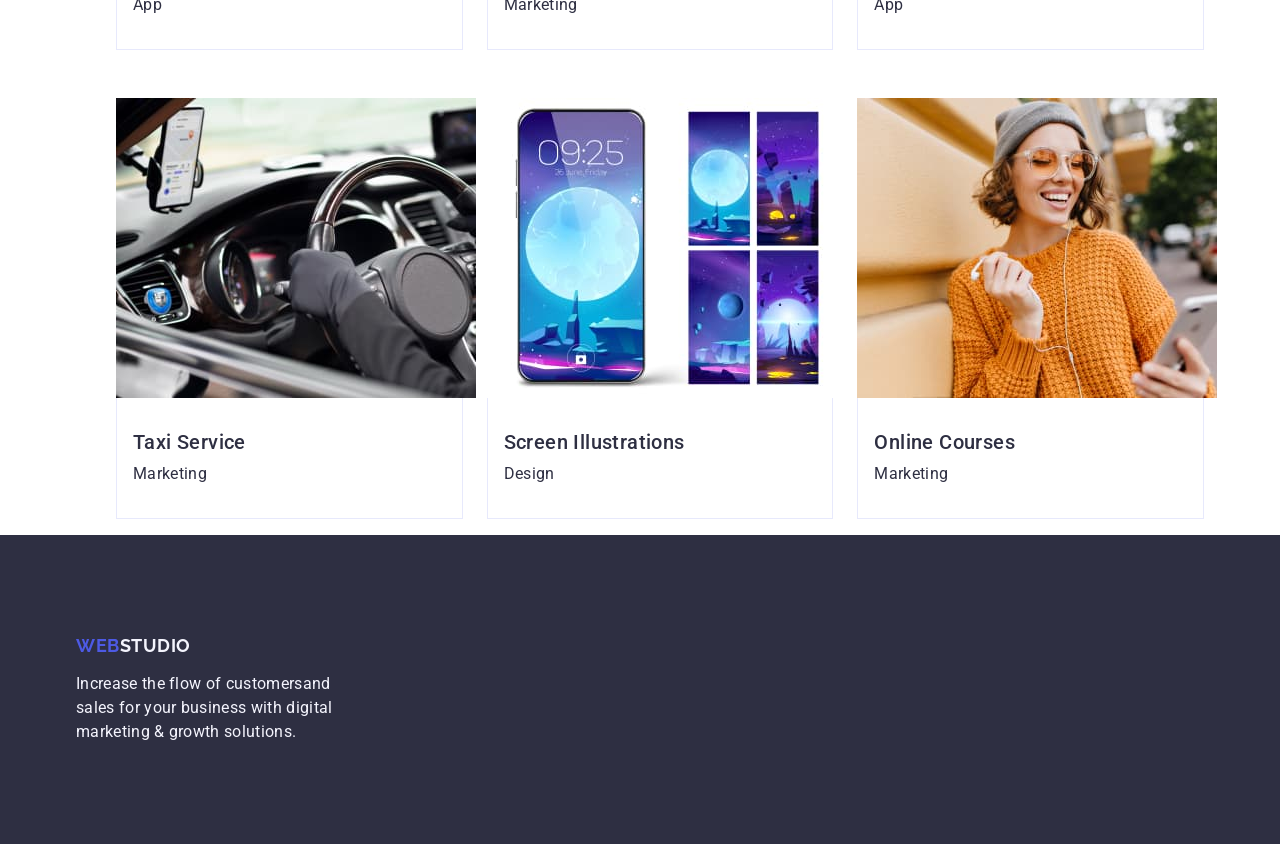
==== commit cd0312e9: "positioning finished" ====
--- a/index.html
+++ b/index.html
@@ -11,7 +11,7 @@
     <meta name="viewport" content="width=device-width, initial-scale=1.0" />
     <link
       rel="stylesheet"
-      href="https://cdnjs.cloudflare.com/ajax/libs/modern-normalize/2.0.0/modern-normalize.css"
+      href="https://cdnjs.cloudflare.com/ajax/libs/modern-normalize/2.0.0/modern-normalize.min.css"
     />
     <title>Document</title>
     <link rel="stylesheet" href="./css/styles.css" />
@@ -20,204 +20,235 @@
   <body>
     <!-- Header -->
     <header class="page-header">
-      <nav>
-        <a class="logo" href="./index.html"
-          >Web<span class="logo-accent">Studio</span></a
-        >
-        <ul class="site-nav">
-          <li><a class="link" href="./index.html">Studio</a></li>
-          <li>
-            <a class="link" href="">Portfolio</a>
-          </li>
-          <li><a class="link" href="">Contacts</a></li>
-        </ul>
-      </nav>
-
-      <address class="address">
-        <ul class="address-list">
-          <li>
-            <a class="address-type" href="mailto:info@devstudio.com"
-              >info@devstudio.com</a
-            >
-          </li>
-          <li>
-            <a class="address-type" href="tel:+110001111111"
-              >+11 (000) 111-11-11</a
-            >
-          </li>
-        </ul>
-      </address>
+      <div class="container main-nav">
+        <nav class="navigation">
+          <a class="logo header" href="./index.html"
+            >Web<span class="logo-accent">Studio</span></a
+          >
+          <ul class="site-nav">
+            <li><a class="link" href="./index.html">Studio</a></li>
+            <li>
+              <a class="link" href="">Portfolio</a>
+            </li>
+            <li><a class="link" href="">Contacts</a></li>
+          </ul>
+        </nav>
+        <address class="address">
+          <ul class="address-list">
+            <li class="address-item">
+              <a class="address-type" href="mailto:info@devstudio.com"
+                >info@devstudio.com</a
+              >
+            </li>
+            <li class="address-item">
+              <a class="address-type" href="tel:+110001111111"
+                >+11 (000) 111-11-11</a
+              >
+            </li>
+          </ul>
+        </address>
+      </div>
     </header>
 
     <!-- Hero -->
     <main>
       <section class="hero">
-        <h1 class="hero-title">
-          Effective Solutions <br />
-          for Your Business
-        </h1>
-        <button class="hero-button" type="button">Order Service</button>
+        <div class="container">
+          <h1 class="hero-title">
+            Effective Solutions <br />
+            for Your Business
+          </h1>
+          <button class="hero-button" type="button">Order Service</button>
+        </div>
       </section>
 
       <!-- Features -->
       <section class="features">
-        <h2 class="features-title">Our Features</h2>
-        <ul>
-          <li>
-            <h3 class="features-item">Strategy</h3>
-            <p class="features-text">
-              Our goal is to identify the business problem to walk away with the
-              perfect and creative solution.
-            </p>
-          </li>
-          <li>
-            <h3 class="features-item">Punctuality</h3>
-            <p class="features-text">
-              Bring the key message to the brand's audience for the best price
-              within the shortest possible time.
-            </p>
-          </li>
-          <li>
-            <h3 class="features-item">Diligence</h3>
-            <p class="features-text">
-              Research and confirm brands that present the strongest digital
-              growth opportunities and minimize risk.
-            </p>
-          </li>
-          <li>
-            <h3 class="features-item">Technologies</h3>
-            <p class="features-text">
-              Design practice focused on digital experiences. We bring forth a
-              deep passion for problem-solving.
-            </p>
-          </li>
-        </ul>
+        <div class="container">
+          <h2 class="features-title visually-hidden">Our Features</h2>
+          <ul class="features-list">
+            <li class="features-list-item">
+              <h3 class="title">Strategy</h3>
+              <p class="text">
+                Our goal is to identify the business problem to walk away with
+                the perfect and creative solution.
+              </p>
+            </li>
+            <li>
+              <h3 class="title">Punctuality</h3>
+              <p class="text">
+                Bring the key message to the brand's audience for the best price
+                within the shortest possible time.
+              </p>
+            </li>
+            <li>
+              <h3 class="title">Diligence</h3>
+              <p class="text">
+                Research and confirm brands that present the strongest digital
+                growth opportunities and minimize risk.
+              </p>
+            </li>
+            <li>
+              <h3 class="title">Technologies</h3>
+              <p class="text">
+                Design practice focused on digital experiences. We bring forth a
+                deep passion for problem-solving.
+              </p>
+            </li>
+          </ul>
+        </div>
       </section>
 
       <!-- Team -->
       <section class="team">
-        <h2 class="team-title">Our Team</h2>
-        <ul>
-          <li class="team-list">
-            <img
-              src="./images/guerrero.jpg"
-              alt="Mark Guerrero"
-              width="264"
-              height="260"
-            />
-            <h3 class="team-member">Mark Guerrero</h3>
-            <p class="team-description">Product Designer</p>
-          </li>
-          <li class="team-list">
-            <img
-              src="./images/ford.jpg"
-              alt="Tom Ford"
-              width="264"
-              height="260"
-            />
-            <h3 class="team-member">Tom Ford</h3>
-            <p class="team-description">Frontend Developer</p>
-          </li>
-          <li class="team-list">
-            <img
-              src="./images/garcia.jpg"
-              alt="Camila Garcia"
-              width="264"
-              height="260"
-            />
-            <h3 class="team-member">Camila Garcia</h3>
-            <p class="team-description">Marketing</p>
-          </li>
-          <li class="team-list">
-            <img
-              src="./images/wilson.jpg"
-              alt="Daniel Wilson"
-              width="264"
-              height="260"
-            />
-            <h3 class="team-member">Daniel Wilson</h3>
-            <p class="team-description">UI Designer</p>
-          </li>
-        </ul>
+        <div class="container">
+          <h2 class="team-title">Our Team</h2>
+          <ul class="team-list">
+            <li class="team-item">
+              <img
+                src="./images/guerrero.jpg"
+                alt="Mark Guerrero"
+                width="264"
+                height="260"
+              />
+              <div class="member-description">
+                <h3 class="member">Mark Guerrero</h3>
+                <p class="description">Product Designer</p>
+              </div>
+            </li>
+            <li class="team-item">
+              <img
+                src="./images/ford.jpg"
+                alt="Tom Ford"
+                width="264"
+                height="260"
+              />
+              <div class="member-description">
+                <h3 class="member">Tom Ford</h3>
+                <p class="description">Frontend Developer</p>
+              </div>
+            </li>
+            <li class="team-item">
+              <img
+                src="./images/garcia.jpg"
+                alt="Camila Garcia"
+                width="264"
+                height="260"
+              />
+              <div class="member-description">
+                <h3 class="member">Camila Garcia</h3>
+                <p class="description">Marketing</p>
+              </div>
+            </li>
+            <li class="team-item">
+              <img
+                src="./images/wilson.jpg"
+                alt="Daniel Wilson"
+                width="264"
+                height="260"
+              />
+              <div class="member-description">
+                <h3 class="member">Daniel Wilson</h3>
+                <p class="description">UI Designer</p>
+              </div>
+            </li>
+          </ul>
+        </div>
       </section>
 
       <!-- Portfolio -->
       <section class="portfolio">
-        <h2 class="portfolio-title">Our Portfolio</h2>
-        <ul>
-          <li>
-            <img
-              src="./images/banking-app.jpg"
-              alt="Banking App"
-              width="360"
-              height="300"
-            />
-            <h3 class="portfolio-name">Banking App</h3>
-            <p class="portfolio-text">App</p>
-          </li>
-          <li>
-            <img
-              src="./images/cashless-payment.jpg"
-              alt="Cashless Payment"
-              width="360"
-              height="300"
-            />
-            <h3 class="portfolio-name">Cashless Payment</h3>
-            <p class="portfolio-text">Marketing</p>
-          </li>
-          <li>
-            <img
-              src="./images/meditation-app.jpg"
-              alt="Meditation App"
-              width="360"
-              height="300"
-            />
-            <h3 class="portfolio-name">Meditation App</h3>
-            <p class="portfolio-text">App</p>
-          </li>
-          <li>
-            <img
-              src="./images/taxi-service.jpg"
-              alt="Taxi Service"
-              width="360"
-              height="300"
-            />
-            <h3 class="portfolio-name">Taxi Service</h3>
-            <p class="portfolio-text">Marketing</p>
-          </li>
-          <li>
-            <img
-              src="./images/sreen-illustrations.jpg"
-              alt="Screen Illustrations"
-              width="360"
-              height="300"
-            />
-            <h3 class="portfolio-name">Screen Illustrations</h3>
-            <p class="portfolio-text">Design</p>
-          </li>
-          <li>
-            <img
-              src="./images/online-courses.jpg"
-              alt="Online Courses"
-              width="360"
-              height="300"
-            />
-            <h3 class="portfolio-name">Online Courses</h3>
-            <p class="portfolio-text">Marketing</p>
-          </li>
-        </ul>
+        <div class="container">
+          <h2 class="portfolio-title">Our Portfolio</h2>
+          <ul class="portfolio-list">
+            <li class="portfolio-item">
+              <img
+                src="./images/banking-app.jpg"
+                alt="Banking App"
+                width="360"
+                height="300"
+              />
+              <div class="portfolio-description">
+                <h3 class="name">Banking App</h3>
+                <p class="portfolio-text">App</p>
+              </div>
+            </li>
+            <li class="portfolio-item">
+              <img
+                src="./images/cashless-payment.jpg"
+                alt="Cashless Payment"
+                width="360"
+                height="300"
+              />
+              <div class="portfolio-description">
+                <h3 class="name">Cashless Payment</h3>
+                <p class="portfolio-text">Marketing</p>
+              </div>
+            </li>
+            <li class="portfolio-item">
+              <img
+                src="./images/meditation-app.jpg"
+                alt="Meditation App"
+                width="360"
+                height="300"
+              />
+              <div class="portfolio-description">
+                <h3 class="name">Meditation App</h3>
+                <p class="portfolio-text">App</p>
+              </div>
+            </li>
+            <li class="portfolio-item">
+              <img
+                src="./images/taxi-service.jpg"
+                alt="Taxi Service"
+                width="360"
+                height="300"
+              />
+              <div class="portfolio-description">
+                <h3 class="name">Taxi Service</h3>
+                <p class="portfolio-text">Marketing</p>
+              </div>
+            </li>
+            <li class="portfolio-item">
+              <img
+                src="./images/sreen-illustrations.jpg"
+                alt="Screen Illustrations"
+                width="360"
+                height="300"
+              />
+              <div class="portfolio-description">
+                <h3 class="name">Screen Illustrations</h3>
+                <p class="portfolio-text">Design</p>
+              </div>
+            </li>
+            <li class="portfolio-item">
+              <img
+                src="./images/online-courses.jpg"
+                alt="Online Courses"
+                width="360"
+                height="300"
+              />
+              <div class="portfolio-description">
+                <h3 class="name">Online Courses</h3>
+                <p class="portfolio-text">Marketing</p>
+              </div>
+            </li>
+          </ul>
+        </div>
       </section>
     </main>
 
     <!-- Footer -->
     <footer class="footer">
-      <a class="logo" href="./index.html"
-        >Web<span class="footer-accent">Studio</span>
-      </a>
-      <p class="footer-text">
-        Increase the flow of customers and sales for your business with digital
-        marketing &#x26; growth solutions.
-      </p>
+      <div class="container">
+        <a class="logo logo-footer" href="./index.html"
+          >Web<span class="footer-accent">Studio</span>
+        </a>
+        <p class="footer-text">
+          Increase the flow of customersand sales for your business with digital
+          marketing &#x26; growth solutions.
+        </p>
+      </div>
     </footer>
   </body>
 </html>
--- a/css/styles.css
+++ b/css/styles.css
@@ -11,6 +11,7 @@
     font-family: "Roboto", sans-serif;
     color: var(--main-text-color);
     background-color: var(--main-background-color);
+
 }
 
 /* main text color #434455 */
@@ -24,11 +25,46 @@
     list-style-type: none;
 }
 
-h1, h2, h3 {
+h1, h2, h3, p {
     color: var(--title-text-color);
-}
-
-/* Site nav */
+    margin-top: 0;
+    margin-bottom: 0;
+
+}
+
+img {
+    display: block;
+}
+
+.container {
+    width: 1158px;
+    margin: 0 auto;
+    padding-left: 15px;
+    padding-right: 15px;
+}
+
+.section {
+    padding-top: 120px;
+    padding-bottom: 120px;
+}
+
+/* ----------Site nav ----------*/
+
+.page-header {
+    border-bottom: 1px solid #E7E9FC;
+}
+
+.main-nav {
+    display: flex;
+    align-items: center;
+    justify-content: space-between;
+}
+
+.navigation {
+    display: flex;
+    align-items: center;
+}
+
 .logo {
     color: var(--accent-color);
     font-family: "Raleway", sans-serif;
@@ -40,12 +76,22 @@
     letter-spacing: 0.03em;
 }
 
+.logo.header {
+margin-right: 76px;
+}
+
 .logo-accent {
     color: var(--title-text-color);
 }
 
 .logo .logo-accent:active {
 color: #404BBF;
+}
+
+.site-nav{
+    display: flex;
+    list-style-type: none;
+    gap: 40px;
 }
 
 .site-nav .link {
@@ -58,9 +104,10 @@
     letter-spacing: 0.02em;
 }
 
+
 .site-nav .link:hover,
 .site-nav .link:focus {
-    color: #404BBF;
+    color: var(--hover-color);
 }
 
 .site-nav .link:active {
@@ -70,6 +117,13 @@
 .address {
     font-style: normal;
 }
+
+.address-list {
+    display: flex;
+    list-style-type: none;
+    gap: 40px;
+}
+
 .address-list .address-type {
     color:var(--main-text-color);
     font-family: "Roboto", sans-serif;
@@ -78,26 +132,35 @@
     font-weight: 400;
     line-height: 1.5;
     letter-spacing: 0.02em;
+
+    display: block;
+    padding-top: 24px;
+    padding-bottom: 24px;
 }
 
 .address-list .address-type:hover, 
 .address-list .address-type:focus {
-    color: #404BBF;
-}
-
-/* Hero */
+    color: var(--hover-color);
+}
+
+/*---------- Hero ----------*/
+
 .hero {
     background-color: var(--title-text-color);
+    padding-top: 188px, 0;
+    text-align: center;
 }
 
 .hero-title {
+    margin: 0 auto 48px auto;
+    max-width: 496px;
+
     color: var(--main-background-color);
     font-family: "Roboto", sans-serif;
     font-size: 56px;
     font-weight: 700;
     line-height: 1.07;
     letter-spacing: 0.02em;
-    text-align: center;
 }
 
 .hero-button {
@@ -110,21 +173,27 @@
     cursor: pointer;
     letter-spacing: 0.04em;
 
-    
-}
+    padding: 16px 32px;
+    display: block;
+    margin: 0 auto;
+    min-width: 169px;
+    height: 56px;
+    border: none;
+    border-radius: 4px;
+    padding: 16px 32px;
+}
+
 
 .hero-button:hover,
 .hero-button:focus {
-    background-color: #404BBF;
-}
-
-/* Body */
-
-/* Features !можливо краще переробити на селектори класу? */
+    background-color: var(--hover-color);
+}
+
+/*---------- Features ---------- */
 
 
 h2 {
-    font-family: Roboto;
+    font-family: "Roboto", sans-serif;
     font-size: 36px;
     font-weight: 700;
     line-height: 1.11;
@@ -134,7 +203,7 @@
 }
 
 h3 {
-    font-family: Roboto;
+    font-family: "Roboto", sans-serif;
     font-size: 20px;
     font-weight: 500;
     line-height: 1.2;
@@ -142,31 +211,122 @@
 }
 
 p {
-    font-family: Roboto;
+    font-family: "Roboto", sans-serif;
     font-size: 16px;
     font-weight: 400;
     line-height: 1.5;
     letter-spacing: 0.02em;
 }
 
-/* Team */
+
+.features-title.visually-hidden {
+    position: absolute;
+    width: 1px;
+    height: 1px;
+    margin: -1px;
+    border: 0;
+    padding: 0;
+    white-space: nowrap;
+    clip-path: inset(100%);
+    clip: rect(0 0 0 0);
+    overflow: hidden;
+}
+
+.features-list {
+    list-style-type: none;
+    display: flex;
+    gap: 24px;
+}
+
+.features-list-item {
+width: calc((100% - 3 * 24px) / 4);
+}
+
+.title {
+    margin-bottom: 8px;
+}
+
+/*---------- Team ----------*/
 
 .team {
     background-color: #F4F4FD;
 
 }
 
+.team-title {
+    margin-bottom: 72px;
+}
+
 .team-list {
-    background-color: #FFFFFF;
-
-}
-
-/* Portfolio */
+    display: flex;
+    list-style-type: none;
+    gap: 24px;
+
+}
+
+.team-item {
+    width: calc((100% - 72px) / 4);
+    border-radius: 0px 0px 4px 4px;
+    background-color: var(--main-background-color);
+}
+
+.team-list .member {
+    margin-bottom: 8px;
+    text-align: center;
+}
+
+.team-list .description {
+    text-align: center;
+}
+
+.member-description {
+    padding: 32px 0;
+}
+
+
+/*---------- Portfolio ----------*/
+
+.portfolio-title {
+    margin-bottom: 72px;
+}
+
+.portfolio-list .name {
+    margin-bottom: 8px;
+}
+
+.portfolio-list .portfolio-text {
+    margin-top: 0;
+    margin-bottom: 0;
+}
+
+.portfolio-list {
+    display: flex;
+    flex-wrap: wrap;
+    list-style-type: none;
+    row-gap: 48px;
+    column-gap: 24px;
+}
+
+.portfolio-item {
+    width: calc((100% - 48px) / 3);
+}
+
+.portfolio-description {
+    padding: 32px 16px;
+    border: 1px solid #e7e9fc;
+    border-top: none;
+}
 
 /* Footer */
 
 .footer {
     background-color: var(--title-text-color);
+    padding: 100px 0;
+}
+
+.footer .logo {
+    width: 44px;
+    height: 21px;
 }
 
 .footer .footer-text {
@@ -175,8 +335,18 @@
     font-size: 16px;
     font-weight: 400;
     line-height: 1.5;
+    width: 264px;
+
 }
 
 .footer-accent {
     color: var(--second-background-color);
-}+
+}
+
+
+.logo-footer {
+    display: inline-block;
+    margin-bottom: 16px;
+
+}
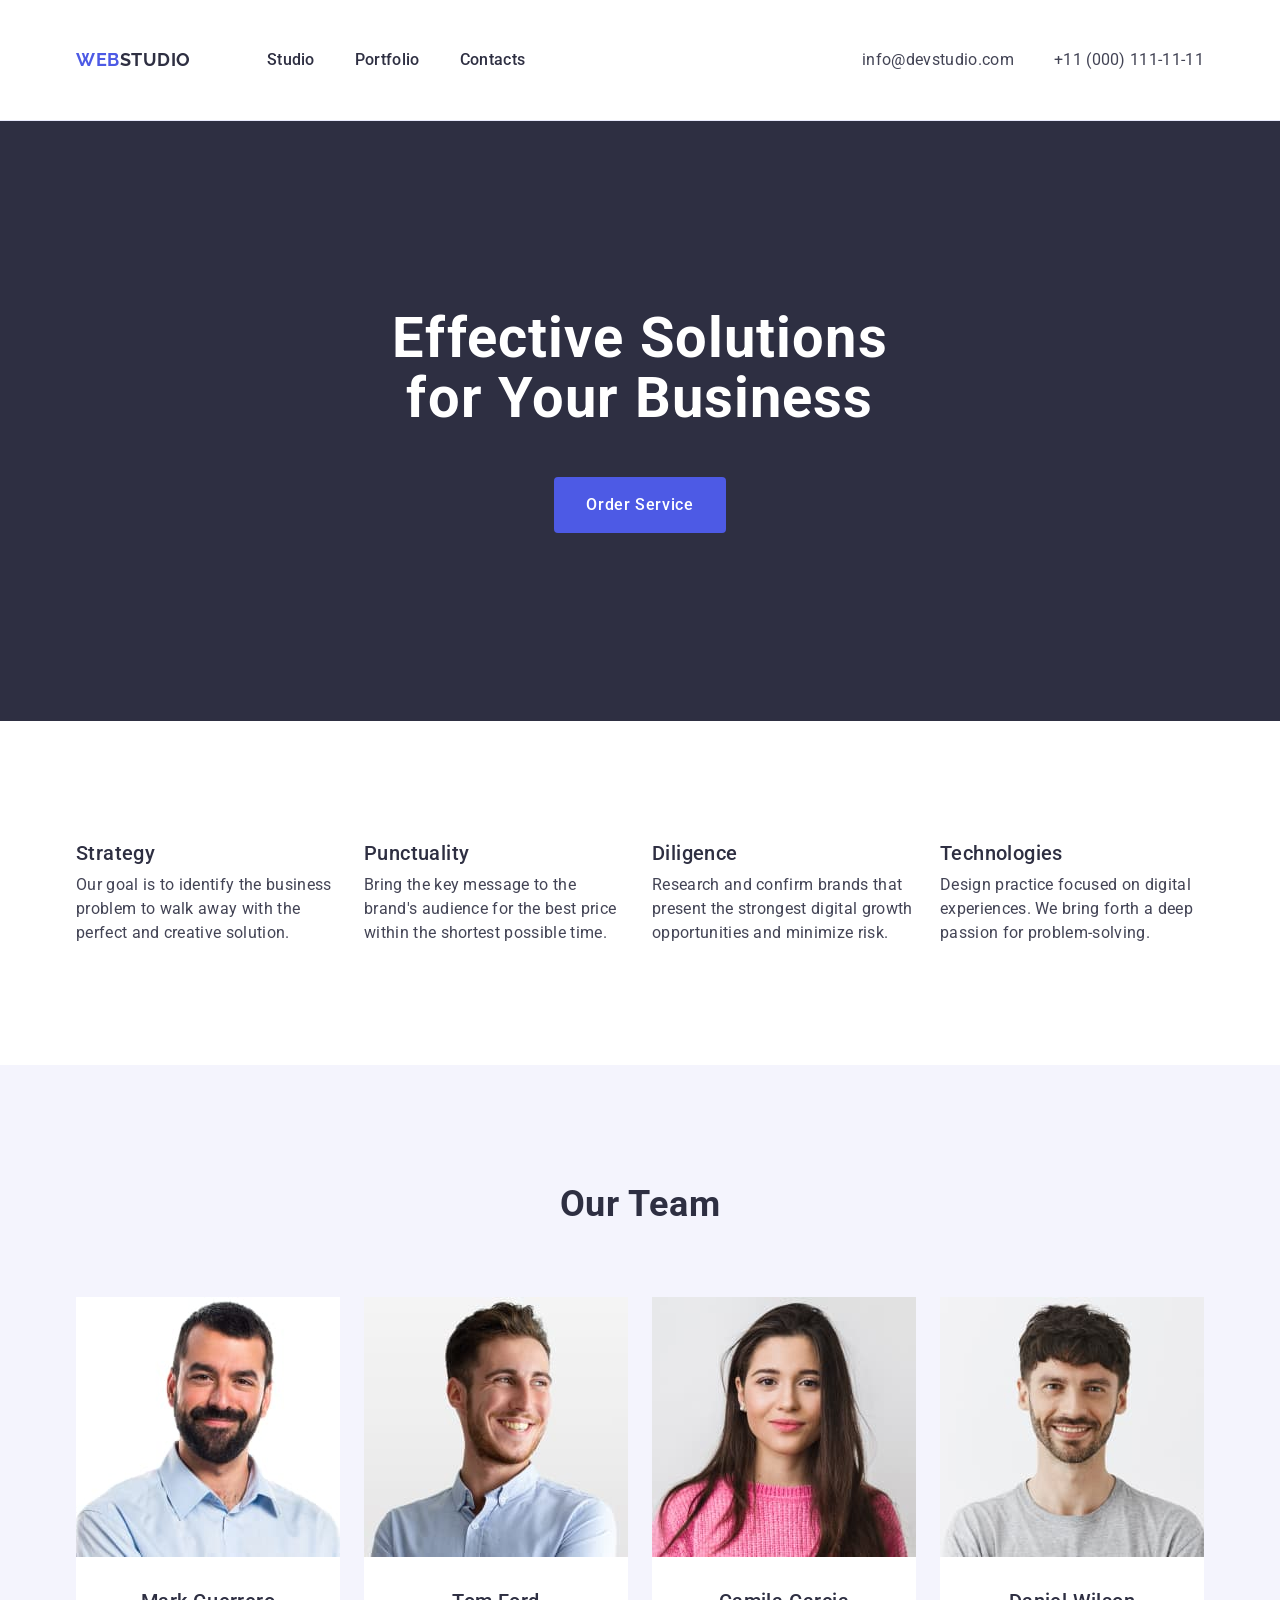
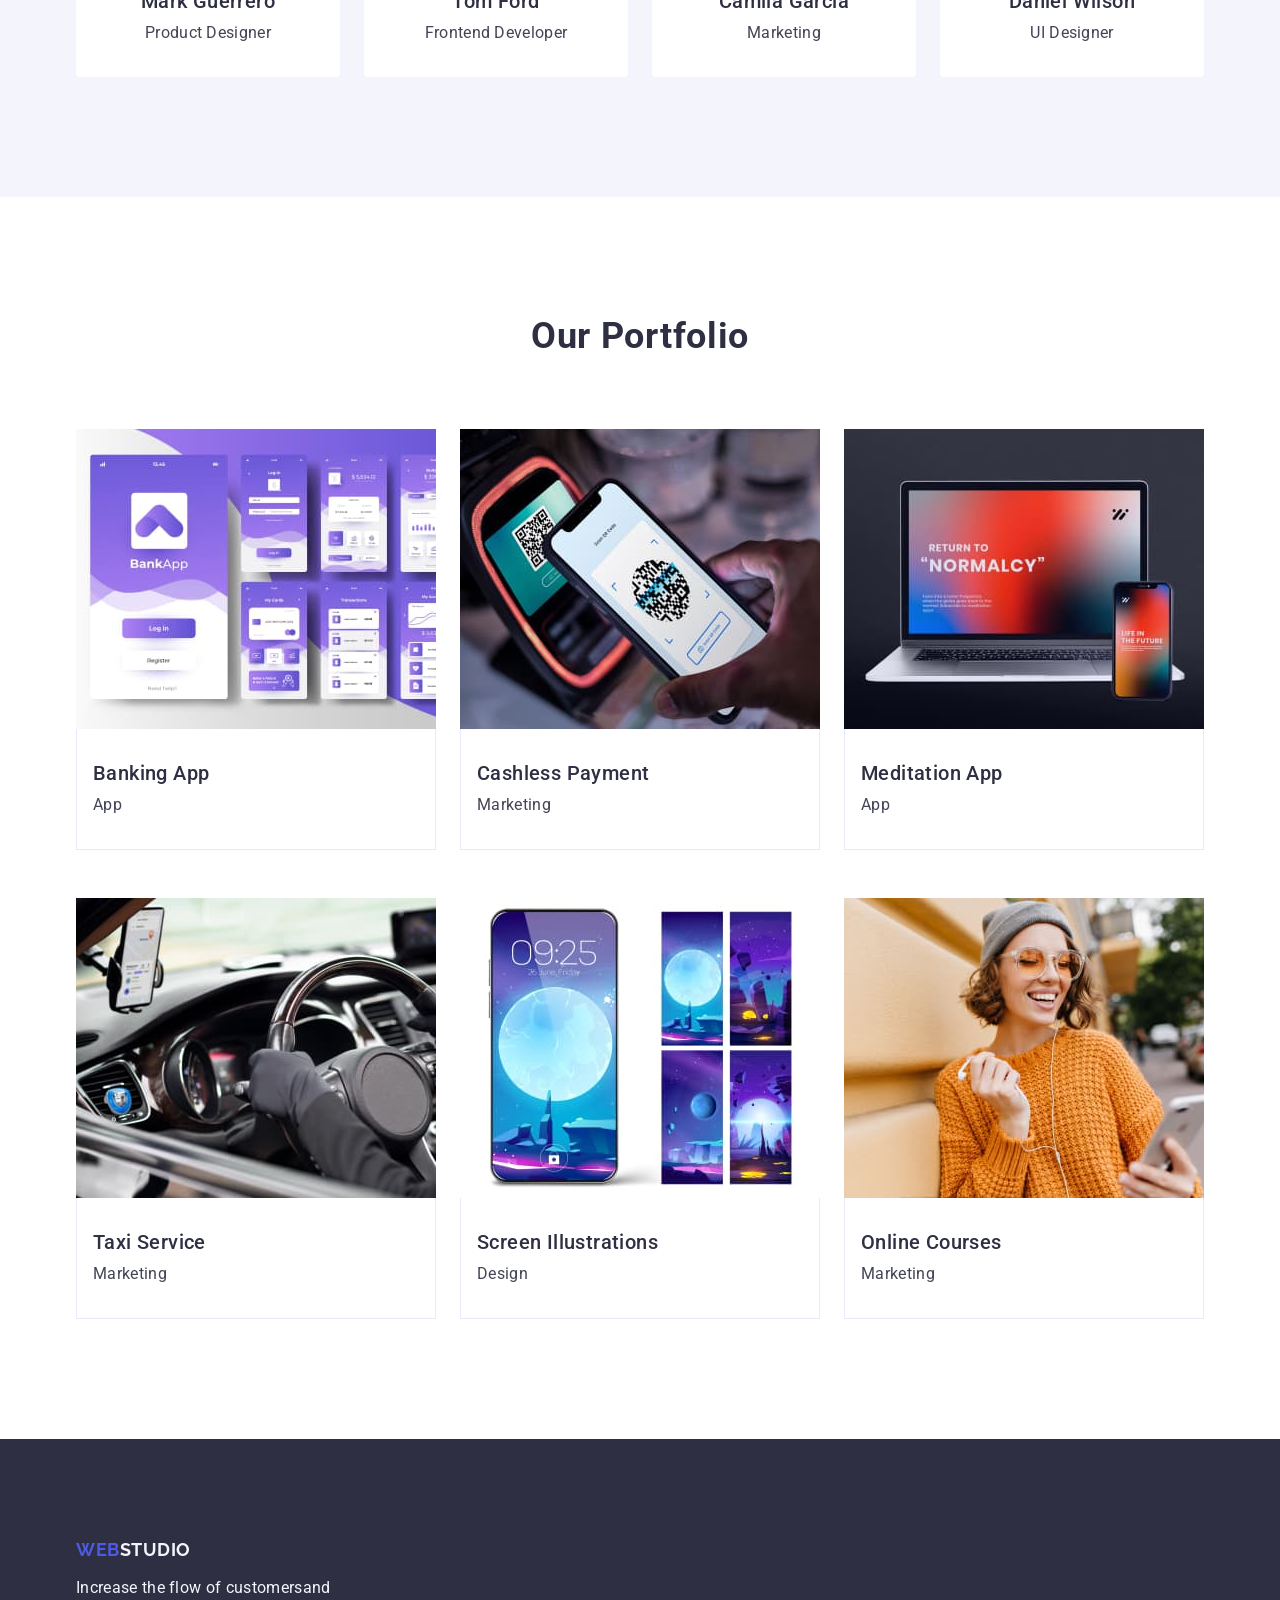
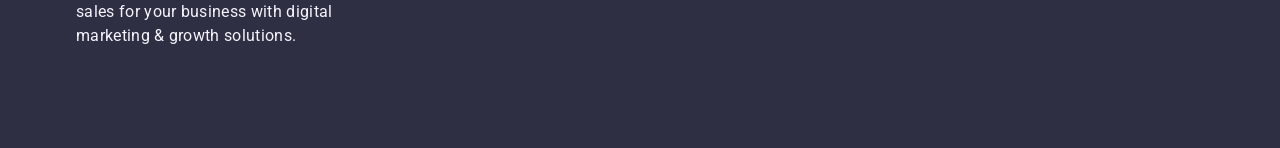
==== commit b9c1d495: "css fixed" ====
--- a/index.html
+++ b/index.html
@@ -74,21 +74,21 @@
                 the perfect and creative solution.
               </p>
             </li>
-            <li>
+            <li class="features-list-item">
               <h3 class="title">Punctuality</h3>
               <p class="text">
                 Bring the key message to the brand's audience for the best price
                 within the shortest possible time.
               </p>
             </li>
-            <li>
+            <li class="features-list-item">
               <h3 class="title">Diligence</h3>
               <p class="text">
                 Research and confirm brands that present the strongest digital
                 growth opportunities and minimize risk.
               </p>
             </li>
-            <li>
+            <li class="features-list-item">
               <h3 class="title">Technologies</h3>
               <p class="text">
                 Design practice focused on digital experiences. We bring forth a
--- a/css/styles.css
+++ b/css/styles.css
@@ -7,6 +7,12 @@
 --hover-color: #404BBF;
 }
 
+*,
+*::before,
+*::after {
+    box-sizing: border-box;
+}
+
 body {
     font-family: "Roboto", sans-serif;
     color: var(--main-text-color);
@@ -21,15 +27,24 @@
 /* second background color #F4F4FD */
 /* link hover #404BBF; */
 
-ul {
-    list-style-type: none;
-}
-
-h1, h2, h3, p {
+
+
+
+ul,
+ol {
+    list-style-type: none;
+    margin: 0;
+    padding-left: 0;
+}
+
+h1, h2, h3 {
     color: var(--title-text-color);
-    margin-top: 0;
-    margin-bottom: 0;
-
+    margin: 0;
+
+}
+
+p {
+margin: 0;
 }
 
 img {
@@ -41,11 +56,6 @@
     margin: 0 auto;
     padding-left: 15px;
     padding-right: 15px;
-}
-
-.section {
-    padding-top: 120px;
-    padding-bottom: 120px;
 }
 
 /* ----------Site nav ----------*/
@@ -92,6 +102,8 @@
     display: flex;
     list-style-type: none;
     gap: 40px;
+    padding-top: 24px;
+    padding-bottom: 24px;
 }
 
 .site-nav .link {
@@ -102,6 +114,8 @@
     font-weight: 500;
     line-height: 1.5;
     letter-spacing: 0.02em;
+
+    padding: 24px 0;
 }
 
 
@@ -132,12 +146,15 @@
     font-weight: 400;
     line-height: 1.5;
     letter-spacing: 0.02em;
-
+}
+
+.link {
     display: block;
     padding-top: 24px;
     padding-bottom: 24px;
 }
 
+
 .address-list .address-type:hover, 
 .address-list .address-type:focus {
     color: var(--hover-color);
@@ -147,8 +164,9 @@
 
 .hero {
     background-color: var(--title-text-color);
-    padding-top: 188px, 0;
+    padding: 188px 0;
     text-align: center;
+    height: 600px;
 }
 
 .hero-title {
@@ -216,6 +234,10 @@
     font-weight: 400;
     line-height: 1.5;
     letter-spacing: 0.02em;
+}
+
+.features {
+    padding: 120px 0;
 }
 
 
@@ -239,8 +261,12 @@
 }
 
 .features-list-item {
-width: calc((100% - 3 * 24px) / 4);
-}
+width: calc((100% - 72px) / 4);
+}
+
+/* .features-list-item:not(:last-child) {
+margin-right: 24px;
+} */
 
 .title {
     margin-bottom: 8px;
@@ -249,7 +275,8 @@
 /*---------- Team ----------*/
 
 .team {
-    background-color: #F4F4FD;
+    background-color: var(--second-background-color);
+    padding: 120px 0;
 
 }
 
@@ -270,6 +297,10 @@
     background-color: var(--main-background-color);
 }
 
+/* .team-item:not(:last-child) {
+margin-right: 24px;
+} */
+
 .team-list .member {
     margin-bottom: 8px;
     text-align: center;
@@ -286,6 +317,10 @@
 
 /*---------- Portfolio ----------*/
 
+.portfolio {
+padding: 120px 0;
+}
+
 .portfolio-title {
     margin-bottom: 72px;
 }
@@ -310,6 +345,10 @@
 .portfolio-item {
     width: calc((100% - 48px) / 3);
 }
+
+/* .portfolio-item:nth-child(3n) {
+margin-right: 0;
+} */
 
 .portfolio-description {
     padding: 32px 16px;
